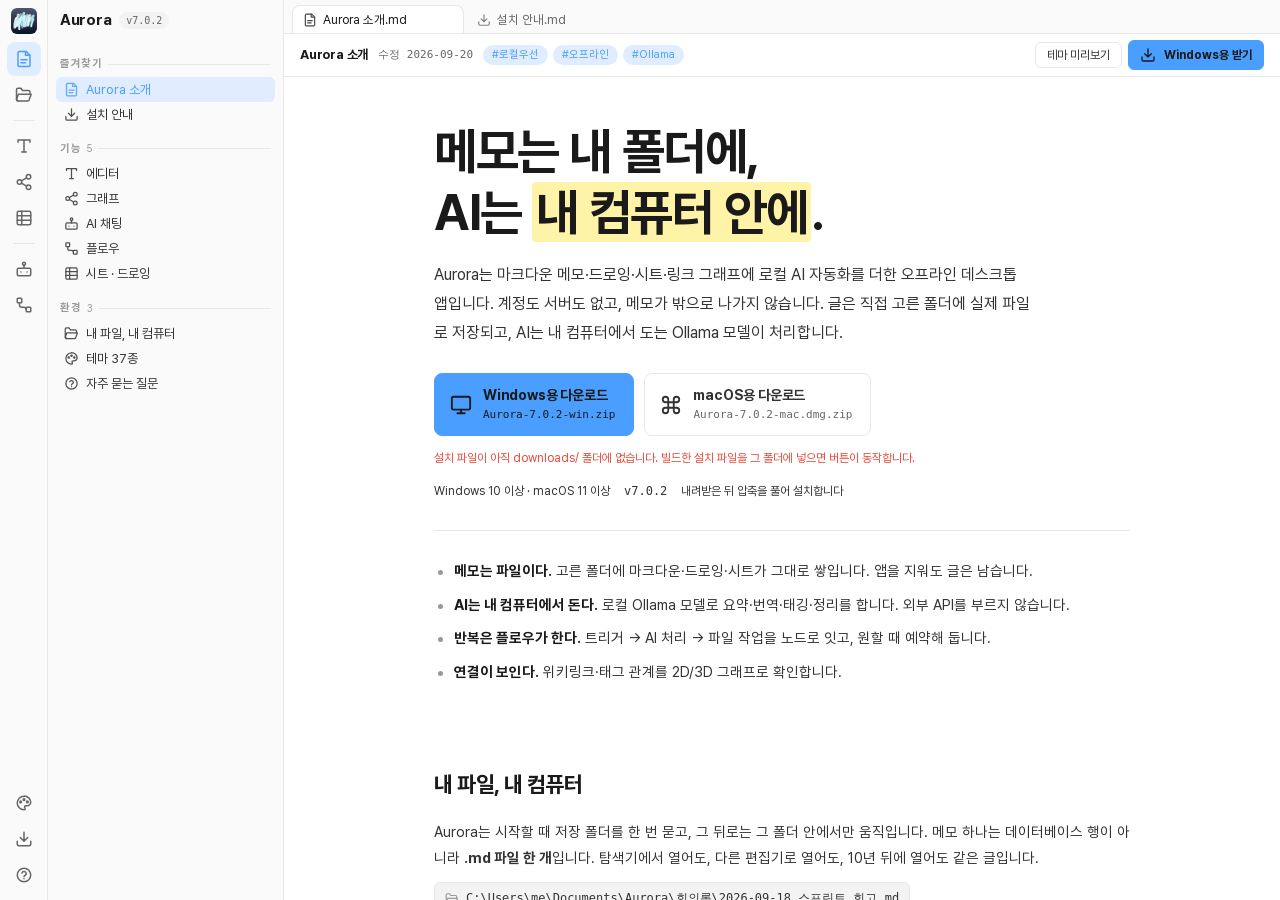
==== index.html @ a2228e7e "Aurora 7.0.2 download page" ====
<!doctype html>
<!--
  방향 계약 (Aurora 배포 페이지)

  THESIS: 이 페이지는 랜딩 페이지가 아니라 Aurora 창 한 개다. 방문자는 제품 설명을
    카드 세 장으로 읽는 대신, 제품의 실제 크롬(레일·사이드바·탭·메타바) 안에서
    한 편의 메모로 읽는다. 중앙 정렬 히어로 + 3열 기능 카드 + 그라데이션을 거부한다.
  OWN-WORLD: 앱의 18개 역할 토큰(themes.js 가 주입)만으로 칠한 평면. 1px 헤어라인,
    4·6·8·12px 라운드, accent-bg + accent 한 쌍이 유일한 활성 표시, 떠 있는 것에만 그림자.
    Pretendard/시스템 산세, 경로·수치는 Consolas. 코드블록만 모든 테마에서 어둡다.
  STORY: 처음 보는 사람이 "메모는 내 폴더의 파일이고 AI는 내 컴퓨터에서 돈다"를
    이해하고, 자기 OS용 설치 파일을 받는다.
  FIRST VIEWPORT: 화면 전체가 Aurora 창. 왼쪽 48px 레일, 236px 사이드바(페이지 목차가
    워크스페이스 트리로), 상단 탭 "Aurora 소개.md", 메타바 오른쪽 끝에 기본 동작 하나 —
    내 OS 다운로드 버튼. 본문 첫 화면은 노트의 h1 + 리드 + Windows/macOS 버튼.
  FORM: 자체 구조 후보 7개 중 3번("사이트가 곧 Aurora 창"), 연출은 앱 고유의 표면 전환
    (레일 활성 전환 + 90/140/200/260ms 사다리). seed key fdd95fc7.

  앱 타입 램프(최대 24px)를 벗어나는 크기는 히어로 h1·섹션 h2 뿐이다. 설득 표면이라
  의도적으로 확장했고, 앱 UI 에는 적용하지 않는다.
-->
<html lang="ko" data-theme="light">
<head>
<meta charset="utf-8">
<meta name="viewport" content="width=device-width, initial-scale=1">
<title>Aurora — 로컬 마크다운 메모와 내 컴퓨터 안의 AI</title>
<meta name="description" content="Aurora는 메모를 내 폴더에 실제 파일로 저장하고 AI는 내 컴퓨터의 Ollama로 실행하는 오프라인 데스크톱 메모 앱입니다. Windows·macOS 설치 파일을 내려받으세요.">
<meta property="og:title" content="Aurora — 로컬 마크다운 메모와 내 컴퓨터 안의 AI">
<meta property="og:description" content="계정도 서버도 클라우드 전송도 없는 오프라인 메모 앱. Windows·macOS 다운로드.">
<meta property="og:type" content="website">
<meta property="og:image" content="assets/og.png">
<meta name="twitter:card" content="summary_large_image">
<meta name="theme-color" content="#fafafa">
<link rel="icon" href="assets/favicon-32.png" sizes="32x32">
<link rel="stylesheet" href="styles.css">
</head>
<body>

<a class="skip-link" href="#intro">본문으로 건너뛰기</a>

<!-- 아이콘 스프라이트 (lucide 계열, 앱과 같은 어휘) -->
<svg width="0" height="0" style="position:absolute" aria-hidden="true" focusable="false">
  <defs>
    <g id="i-file" fill="none" stroke="currentColor" stroke-width="2" stroke-linecap="round" stroke-linejoin="round">
      <path d="M15 2H6a2 2 0 0 0-2 2v16a2 2 0 0 0 2 2h12a2 2 0 0 0 2-2V7z"/><path d="M14 2v5h5"/>
      <path d="M8 13h8M8 17h6"/>
    </g>
    <g id="i-folder" fill="none" stroke="currentColor" stroke-width="2" stroke-linecap="round" stroke-linejoin="round">
      <path d="M4 20a2 2 0 0 1-2-2V5a2 2 0 0 1 2-2h4l2 3h8a2 2 0 0 1 2 2v2"/><path d="M2 18l2.5-7h17L19 18a2 2 0 0 1-2 2H4z"/>
    </g>
    <g id="i-type" fill="none" stroke="currentColor" stroke-width="2" stroke-linecap="round" stroke-linejoin="round">
      <path d="M4 7V4h16v3M9 20h6M12 4v16"/>
    </g>
    <g id="i-graph" fill="none" stroke="currentColor" stroke-width="2" stroke-linecap="round" stroke-linejoin="round">
      <circle cx="18" cy="5" r="3"/><circle cx="6" cy="12" r="3"/><circle cx="18" cy="19" r="3"/>
      <path d="M8.6 13.5l6.8 4M15.4 6.5l-6.8 4"/>
    </g>
    <g id="i-bot" fill="none" stroke="currentColor" stroke-width="2" stroke-linecap="round" stroke-linejoin="round">
      <rect x="3" y="11" width="18" height="10" rx="2"/><circle cx="12" cy="5" r="2"/><path d="M12 7v4"/>
      <path d="M8 16h.01M16 16h.01"/>
    </g>
    <g id="i-flow" fill="none" stroke="currentColor" stroke-width="2" stroke-linecap="round" stroke-linejoin="round">
      <rect x="3" y="3" width="6" height="6" rx="1"/><rect x="15" y="15" width="6" height="6" rx="1"/>
      <path d="M6 9v3a3 3 0 0 0 3 3h3a3 3 0 0 1 3 3"/>
    </g>
    <g id="i-sheet" fill="none" stroke="currentColor" stroke-width="2" stroke-linecap="round" stroke-linejoin="round">
      <rect x="3" y="3" width="18" height="18" rx="2"/><path d="M3 9h18M3 15h18M9 3v18"/>
    </g>
    <g id="i-palette" fill="none" stroke="currentColor" stroke-width="2" stroke-linecap="round" stroke-linejoin="round">
      <path d="M12 3a9 9 0 1 0 0 18c.9 0 1.5-.7 1.5-1.5 0-.4-.2-.8-.4-1.1-.3-.3-.4-.7-.4-1.1 0-.8.7-1.5 1.5-1.5H16a5 5 0 0 0 5-5c0-4.4-4-8-9-8z"/>
      <circle cx="7.5" cy="10.5" r="1.1"/><circle cx="12" cy="7.5" r="1.1"/><circle cx="16.5" cy="10.5" r="1.1"/>
    </g>
    <g id="i-download" fill="none" stroke="currentColor" stroke-width="2" stroke-linecap="round" stroke-linejoin="round">
      <path d="M21 15v4a2 2 0 0 1-2 2H5a2 2 0 0 1-2-2v-4"/><path d="M7 10l5 5 5-5M12 15V3"/>
    </g>
    <g id="i-help" fill="none" stroke="currentColor" stroke-width="2" stroke-linecap="round" stroke-linejoin="round">
      <circle cx="12" cy="12" r="9"/><path d="M9.2 9.2a3 3 0 0 1 5.8 1c0 2-3 2.5-3 4"/><path d="M12 17h.01"/>
    </g>
    <g id="i-panel" fill="none" stroke="currentColor" stroke-width="2" stroke-linecap="round" stroke-linejoin="round">
      <rect x="3" y="3" width="18" height="18" rx="2"/><path d="M9 3v18M16 9l-3 3 3 3"/>
    </g>
    <g id="i-monitor" fill="none" stroke="currentColor" stroke-width="2" stroke-linecap="round" stroke-linejoin="round">
      <rect x="2" y="3" width="20" height="14" rx="2"/><path d="M8 21h8M12 17v4"/>
    </g>
    <g id="i-command" fill="none" stroke="currentColor" stroke-width="2" stroke-linecap="round" stroke-linejoin="round">
      <path d="M15 6a3 3 0 1 1 3 3h-3zM9 6a3 3 0 1 0-3 3h3zM15 18a3 3 0 1 0 3-3h-3zM9 18a3 3 0 1 1-3-3h3z"/>
      <rect x="9" y="9" width="6" height="6"/>
    </g>
    <g id="i-user" fill="none" stroke="currentColor" stroke-width="2" stroke-linecap="round" stroke-linejoin="round">
      <circle cx="12" cy="8" r="4"/><path d="M4 21a8 8 0 0 1 16 0"/>
    </g>
    <g id="i-key" fill="none" stroke="currentColor" stroke-width="2" stroke-linecap="round" stroke-linejoin="round">
      <circle cx="7.5" cy="15.5" r="3.5"/><path d="M10 13l8-8 3 3-2 2-2-2-2 2 2 2-3 3-2-2"/>
    </g>
    <g id="i-send" fill="none" stroke="currentColor" stroke-width="2" stroke-linecap="round" stroke-linejoin="round">
      <path d="M21 3L3 10l7 3 3 7z"/>
    </g>
    <g id="i-bold" fill="none" stroke="currentColor" stroke-width="2" stroke-linecap="round" stroke-linejoin="round">
      <path d="M7 4h6a4 4 0 0 1 0 8H7zM7 12h7a4 4 0 0 1 0 8H7z"/>
    </g>
    <g id="i-italic" fill="none" stroke="currentColor" stroke-width="2" stroke-linecap="round" stroke-linejoin="round">
      <path d="M15 4h-6M14 20H8M14 4L10 20"/>
    </g>
    <g id="i-marker" fill="none" stroke="currentColor" stroke-width="2" stroke-linecap="round" stroke-linejoin="round">
      <path d="M9 14l-3 3 2 3h5l7-7-5-5-7 7z"/><path d="M4 21h6"/>
    </g>
    <g id="i-list" fill="none" stroke="currentColor" stroke-width="2" stroke-linecap="round" stroke-linejoin="round">
      <path d="M9 6h12M9 12h12M9 18h12M4 6h.01M4 12h.01M4 18h.01"/>
    </g>
    <g id="i-check" fill="none" stroke="currentColor" stroke-width="2" stroke-linecap="round" stroke-linejoin="round">
      <rect x="3" y="3" width="18" height="18" rx="2"/><path d="M8 12l3 3 5-6"/>
    </g>
    <g id="i-code" fill="none" stroke="currentColor" stroke-width="2" stroke-linecap="round" stroke-linejoin="round">
      <path d="M9 18l-6-6 6-6M15 6l6 6-6 6"/>
    </g>
    <g id="i-table" fill="none" stroke="currentColor" stroke-width="2" stroke-linecap="round" stroke-linejoin="round">
      <rect x="3" y="3" width="18" height="18" rx="2"/><path d="M3 9h18M9 9v12"/>
    </g>
    <g id="i-link" fill="none" stroke="currentColor" stroke-width="2" stroke-linecap="round" stroke-linejoin="round">
      <path d="M10 13a5 5 0 0 0 7 0l3-3a5 5 0 0 0-7-7l-1 1"/><path d="M14 11a5 5 0 0 0-7 0l-3 3a5 5 0 0 0 7 7l1-1"/>
    </g>
    <g id="i-image" fill="none" stroke="currentColor" stroke-width="2" stroke-linecap="round" stroke-linejoin="round">
      <rect x="3" y="3" width="18" height="18" rx="2"/><circle cx="8.5" cy="8.5" r="1.5"/><path d="M21 15l-5-5L5 21"/>
    </g>
  </defs>
</svg>

<div class="win">

  <!-- ─── 아이콘 레일 ─── -->
  <nav class="rail boot boot-1" aria-label="화면 이동">
    <img class="rail-mark" src="assets/icon-64.png" alt="" width="26" height="26">
    <button class="rail-btn" data-goto="intro" aria-current="true">
      <svg aria-hidden="true" viewBox="0 0 24 24"><use href="#i-file"/></svg><span class="tip" aria-hidden="true">Aurora 소개</span>
      <span class="sr-only">Aurora 소개</span>
    </button>
    <button class="rail-btn" data-goto="local">
      <svg aria-hidden="true" viewBox="0 0 24 24"><use href="#i-folder"/></svg><span class="tip" aria-hidden="true">내 파일, 내 컴퓨터</span>
      <span class="sr-only">내 파일, 내 컴퓨터</span>
    </button>
    <span class="rail-sep"></span>
    <button class="rail-btn" data-goto="editor">
      <svg aria-hidden="true" viewBox="0 0 24 24"><use href="#i-type"/></svg><span class="tip" aria-hidden="true">에디터</span>
      <span class="sr-only">에디터</span>
    </button>
    <button class="rail-btn" data-goto="graph">
      <svg aria-hidden="true" viewBox="0 0 24 24"><use href="#i-graph"/></svg><span class="tip" aria-hidden="true">그래프</span>
      <span class="sr-only">그래프</span>
    </button>
    <button class="rail-btn" data-goto="sheet">
      <svg aria-hidden="true" viewBox="0 0 24 24"><use href="#i-sheet"/></svg><span class="tip" aria-hidden="true">시트 · 드로잉</span>
      <span class="sr-only">시트 · 드로잉</span>
    </button>
    <span class="rail-sep"></span>
    <button class="rail-btn" data-goto="chat">
      <svg aria-hidden="true" viewBox="0 0 24 24"><use href="#i-bot"/></svg><span class="tip" aria-hidden="true">AI 채팅</span>
      <span class="sr-only">AI 채팅</span>
    </button>
    <button class="rail-btn" data-goto="flow">
      <svg aria-hidden="true" viewBox="0 0 24 24"><use href="#i-flow"/></svg><span class="tip" aria-hidden="true">플로우</span>
      <span class="sr-only">플로우</span>
    </button>
    <span class="rail-spacer"></span>
    <button class="rail-btn" data-goto="themes">
      <svg aria-hidden="true" viewBox="0 0 24 24"><use href="#i-palette"/></svg><span class="tip" aria-hidden="true">테마</span>
      <span class="sr-only">테마</span>
    </button>
    <button class="rail-btn" data-goto="install">
      <svg aria-hidden="true" viewBox="0 0 24 24"><use href="#i-download"/></svg><span class="tip" aria-hidden="true">설치 안내</span>
      <span class="sr-only">설치 안내</span>
    </button>
    <button class="rail-btn" data-goto="faq">
      <svg aria-hidden="true" viewBox="0 0 24 24"><use href="#i-help"/></svg><span class="tip" aria-hidden="true">자주 묻는 질문</span>
      <span class="sr-only">자주 묻는 질문</span>
    </button>
  </nav>

  <!-- ─── 사이드바 ─── -->
  <nav class="side boot boot-2" id="side" aria-label="문서 목록">
    <div class="side-head">
      <span class="side-title">Aurora</span>
      <span class="side-ver">v7.0.2</span>
      <button class="side-collapse side-toggle" id="sideClose" aria-label="사이드바 닫기">
        <svg aria-hidden="true" viewBox="0 0 24 24"><use href="#i-panel"/></svg>
      </button>
    </div>
    <div class="side-body">
      <p class="side-label">즐겨찾기</p>
      <button class="side-item" data-goto="intro"><svg aria-hidden="true" viewBox="0 0 24 24"><use href="#i-file"/></svg><span>Aurora 소개</span></button>
      <button class="side-item" data-goto="install"><svg aria-hidden="true" viewBox="0 0 24 24"><use href="#i-download"/></svg><span>설치 안내</span></button>

      <p class="side-label">기능 <span class="side-count">5</span></p>
      <button class="side-item" data-goto="editor"><svg aria-hidden="true" viewBox="0 0 24 24"><use href="#i-type"/></svg><span>에디터</span></button>
      <button class="side-item" data-goto="graph"><svg aria-hidden="true" viewBox="0 0 24 24"><use href="#i-graph"/></svg><span>그래프</span></button>
      <button class="side-item" data-goto="chat"><svg aria-hidden="true" viewBox="0 0 24 24"><use href="#i-bot"/></svg><span>AI 채팅</span></button>
      <button class="side-item" data-goto="flow"><svg aria-hidden="true" viewBox="0 0 24 24"><use href="#i-flow"/></svg><span>플로우</span></button>
      <button class="side-item" data-goto="sheet"><svg aria-hidden="true" viewBox="0 0 24 24"><use href="#i-sheet"/></svg><span>시트 · 드로잉</span></button>

      <p class="side-label">환경 <span class="side-count">3</span></p>
      <button class="side-item" data-goto="local"><svg aria-hidden="true" viewBox="0 0 24 24"><use href="#i-folder"/></svg><span>내 파일, 내 컴퓨터</span></button>
      <button class="side-item" data-goto="themes"><svg aria-hidden="true" viewBox="0 0 24 24"><use href="#i-palette"/></svg><span>테마 37종</span></button>
      <button class="side-item" data-goto="faq"><svg aria-hidden="true" viewBox="0 0 24 24"><use href="#i-help"/></svg><span>자주 묻는 질문</span></button>
    </div>
  </nav>
  <button class="scrim" id="scrim" hidden aria-label="사이드바 닫기"></button>

  <!-- ─── 본문 열 ─── -->
  <div class="main">

    <div class="tabbar boot boot-3" aria-label="열린 문서">
      <button class="tab" aria-current="true" data-tab="intro">
        <svg aria-hidden="true" viewBox="0 0 24 24"><use href="#i-file"/></svg><span>Aurora 소개.md</span>
      </button>
      <button class="tab" aria-current="false" data-tab="install">
        <svg aria-hidden="true" viewBox="0 0 24 24"><use href="#i-download"/></svg><span>설치 안내.md</span>
      </button>
    </div>

    <div class="metabar boot boot-3">
      <button class="icon-btn side-toggle" id="sideOpen" aria-label="사이드바 열기">
        <svg aria-hidden="true" viewBox="0 0 24 24"><use href="#i-panel"/></svg>
      </button>
      <span class="metabar-title" id="docTitle">Aurora 소개</span>
      <span class="metabar-meta">수정 2026-09-20</span>
      <span class="metabar-tags">
        <span class="chip">#로컬우선</span>
        <span class="chip">#오프라인</span>
        <span class="chip">#Ollama</span>
      </span>
      <span class="metabar-actions">
        <button class="btn btn-sm" id="themeBtn" aria-expanded="false" aria-controls="themePop">테마 미리보기</button>
        <a class="btn btn-primary btn-sm" id="topDownload" href="#intro">
          <svg aria-hidden="true" viewBox="0 0 24 24"><use href="#i-download"/></svg><span id="topDownloadLabel">다운로드</span>
        </a>
      </span>
    </div>

    <div class="pop" id="themePop" hidden>
      <p class="pop-label">테마 <span id="themeCount"></span>종</p>
      <div id="themeList"></div>
    </div>

    <main class="pane" id="pane">
      <article class="note boot boot-4">

        <!-- ══ 소개 ══ -->
        <section class="sec hero" id="intro">
          <h1>메모는 내 폴더에,<br>AI는 <span class="mark">내 컴퓨터 안에</span>.</h1>
          <p class="lead">
            Aurora는 마크다운 메모·드로잉·시트·링크 그래프에 로컬 AI 자동화를 더한 오프라인 데스크톱 앱입니다.
            계정도 서버도 없고, 메모가 밖으로 나가지 않습니다. 글은 직접 고른 폴더에 실제 파일로 저장되고,
            AI는 내 컴퓨터에서 도는 Ollama 모델이 처리합니다.
          </p>

          <div class="dl" id="dlButtons">
            <a class="dl-btn" id="dlWin" href="downloads/Aurora-7.0.2-win.zip" download>
              <svg aria-hidden="true" viewBox="0 0 24 24"><use href="#i-monitor"/></svg>
              <span><b>Windows용 다운로드</b><small>Aurora-7.0.2-win.zip</small></span>
            </a>
            <a class="dl-btn" id="dlMac" href="downloads/Aurora-7.0.2-mac.dmg.zip" download>
              <svg aria-hidden="true" viewBox="0 0 24 24"><use href="#i-command"/></svg>
              <span><b>macOS용 다운로드</b><small>Aurora-7.0.2-mac.dmg.zip</small></span>
            </a>
          </div>
          <p class="dl-note">
            <span>Windows 10 이상 · macOS 11 이상</span>
            <span class="mono">v7.0.2</span>
            <span>내려받은 뒤 압축을 풀어 설치합니다</span>
          </p>

          <hr class="hr">

          <ul class="list">
            <li><b>메모는 파일이다.</b> 고른 폴더에 마크다운·드로잉·시트가 그대로 쌓입니다. 앱을 지워도 글은 남습니다.</li>
            <li><b>AI는 내 컴퓨터에서 돈다.</b> 로컬 Ollama 모델로 요약·번역·태깅·정리를 합니다. 외부 API를 부르지 않습니다.</li>
            <li><b>반복은 플로우가 한다.</b> 트리거 → AI 처리 → 파일 작업을 노드로 잇고, 원할 때 예약해 둡니다.</li>
            <li><b>연결이 보인다.</b> 위키링크·태그 관계를 2D/3D 그래프로 확인합니다.</li>
          </ul>
        </section>

        <!-- ══ 내 파일 ══ -->
        <section class="sec" id="local">
          <div class="sec-head">
            <h2>내 파일, 내 컴퓨터</h2>
          </div>
          <p>
            Aurora는 시작할 때 저장 폴더를 한 번 묻고, 그 뒤로는 그 폴더 안에서만 움직입니다.
            메모 하나는 데이터베이스 행이 아니라 <b>.md 파일 한 개</b>입니다. 탐색기에서 열어도,
            다른 편집기로 열어도, 10년 뒤에 열어도 같은 글입니다.
          </p>
          <p class="path">
            <svg aria-hidden="true" viewBox="0 0 24 24"><use href="#i-folder"/></svg>
            C:\Users\me\Documents\Aurora\회의록\2026-09-18 스프린트 회고.md
          </p>

          <div class="demo">
            <div class="demo-bar">
              <span class="dot"></span>
              <span>2026-09-18 스프린트 회고.md</span>
              <span class="grow"></span>
              <span class="raw-toggle" role="group" aria-label="보기 전환">
                <button type="button" id="viewRendered" aria-pressed="true">메모 화면</button>
                <button type="button" id="viewRaw" aria-pressed="false">실제 파일</button>
              </span>
            </div>
            <div class="demo-body" id="renderedView">
              <div class="doc">
                <h4>2026-09-18 스프린트 회고</h4>
                <p>이번 스프린트에서 <b>동기화 큐</b>를 걷어내고 저장 경로를 단일화했다.
                  <span class="hl">다음 주는 그래프 성능</span>을 본다.</p>
                <div class="todo done"><i></i><span>저장 경로 마이그레이션 검증</span></div>
                <div class="todo"><i></i><span>3D 그래프 노드 500개 프로파일링</span></div>
                <p>관련 메모 <span class="wiki">[[그래프 성능 측정]]</span></p>
              </div>
            </div>
            <pre class="raw" id="rawView" hidden><span class="t">## 2026-09-18 스프린트 회고</span>

이번 스프린트에서 **동기화 큐**를 걷어내고 저장 경로를 단일화했다.
==다음 주는 그래프 성능==을 본다.

<span class="t">- [x]</span> 저장 경로 마이그레이션 검증
<span class="t">- [ ]</span> 3D 그래프 노드 500개 프로파일링

관련 메모 <span class="t">[[그래프 성능 측정]]</span></pre>
          </div>
          <p class="demo-cap">
            이 페이지의 모든 화면은 실제 Aurora UI를 HTML로 다시 그린 것이고, 메모 내용은 설명용 예시입니다.
            색은 앱이 쓰는 18개 테마 토큰을 그대로 가져왔습니다 — 오른쪽 위 팔레트 버튼으로 바꿔 보세요.
          </p>
        </section>

        <!-- ══ 에디터 ══ -->
        <section class="sec" id="editor">
          <div class="sec-head">
            <h2>쓰는 자리</h2>
          </div>
          <p>
            제목·굵게·형광펜·표·체크리스트·코드블록·이미지까지, 마크다운을 눈으로 보면서 씁니다.
            탭으로 여러 문서를 열고, 문서를 본문으로 끌어 놓으면 좌우 분할 화면이 됩니다.
            메모는 잠시 후 자동 저장되고, 창을 닫을 때 남은 변경도 저장합니다.
          </p>

          <div class="demo">
            <div class="toolbar">
              <span class="tb"><svg aria-hidden="true" viewBox="0 0 24 24"><use href="#i-type"/></svg></span>
              <span class="tb on"><svg aria-hidden="true" viewBox="0 0 24 24"><use href="#i-bold"/></svg></span>
              <span class="tb"><svg aria-hidden="true" viewBox="0 0 24 24"><use href="#i-italic"/></svg></span>
              <span class="tb"><svg aria-hidden="true" viewBox="0 0 24 24"><use href="#i-marker"/></svg></span>
              <span class="div"></span>
              <span class="tb"><svg aria-hidden="true" viewBox="0 0 24 24"><use href="#i-list"/></svg></span>
              <span class="tb"><svg aria-hidden="true" viewBox="0 0 24 24"><use href="#i-check"/></svg></span>
              <span class="tb"><svg aria-hidden="true" viewBox="0 0 24 24"><use href="#i-table"/></svg></span>
              <span class="tb"><svg aria-hidden="true" viewBox="0 0 24 24"><use href="#i-image"/></svg></span>
              <span class="div"></span>
              <span class="tb"><svg aria-hidden="true" viewBox="0 0 24 24"><use href="#i-code"/></svg></span>
              <span class="tb"><svg aria-hidden="true" viewBox="0 0 24 24"><use href="#i-link"/></svg></span>
            </div>
            <div class="demo-body">
              <div class="doc">
                <h4>그래프 성능 측정</h4>
                <p>노드 수를 늘려 가며 렌더링 프레임을 쟀다. <span class="hl">500개부터 3D가 떨어진다</span> —
                  라벨을 접는 임계값을 <span class="wiki">[[2026-09-18 스프린트 회고]]</span>에 적어 둔 대로 조정한다.</p>
                <table>
                  <thead><tr><th>노드 수</th><th>2D</th><th>3D</th></tr></thead>
                  <tbody>
                    <tr><td>120</td><td>60fps</td><td>60fps</td></tr>
                    <tr><td>500</td><td>58fps</td><td>41fps</td></tr>
                  </tbody>
                </table>
                <p class="muted" style="margin:0 0 10px">측정값은 설명용 예시입니다.</p>
                <div class="code">
                  <div class="code-head"><span>javascript</span></div>
<pre><span class="c">// 노드가 500개를 넘으면 라벨을 접는다</span>
<span class="k">const</span> labels = nodes.<span class="f">filter</span>(<span class="a">n</span> =&gt; n.degree &gt; <span class="n">2</span>);</pre>
                </div>
              </div>
            </div>
          </div>
          <p class="muted">코드블록은 어느 테마에서나 어두운 면을 유지합니다 — 구문 색이 흔들리지 않아야 코드를 읽을 수 있기 때문입니다.</p>
        </section>

        <!-- ══ 그래프 ══ -->
        <section class="sec" id="graph">
          <div class="sec-head">
            <h2>흩어진 메모 사이의 선</h2>
          </div>
          <p>
            <span class="mono">[[위키링크]]</span>, 직접 연결, 태그가 만든 관계를 2D 또는 3D 그래프로 봅니다.
            노드를 누르면 그 문서가 열리고, 무엇이 무엇과 붙어 있는지 한눈에 드러납니다.
          </p>

          <div class="demo">
            <div class="demo-bar">
              <span class="dot"></span><span>문서 그래프</span>
              <span class="grow"></span>
              <span class="seg" role="group" aria-label="표시 방식">
                <button type="button" data-graph-mode="2d" aria-pressed="true">2D</button>
                <button type="button" data-graph-mode="3d" aria-pressed="false">3D</button>
              </span>
            </div>
            <div class="demo-body graph reveal" id="graphDemo">
              <svg viewBox="0 0 700 300" role="img" aria-label="메모 여덟 개가 링크로 이어진 그래프. 가운데 제품 아이디어 메모가 가장 많은 연결을 가집니다.">
                <g id="graphEdges" stroke-linecap="round"></g>
                <g id="graphNodes"></g>
              </svg>
            </div>
          </div>
          <p class="muted scroll-hint">가로로 밀어서 전체를 볼 수 있습니다.</p>
          <p class="muted">노드를 눌러 연결만 남겨 보세요. 앱에서는 같은 동작이 해당 문서를 엽니다.</p>
        </section>

        <!-- ══ AI 채팅 ══ -->
        <section class="sec" id="chat">
          <div class="sec-head">
            <h2>내 메모를 아는 AI, 내 컴퓨터 안에서</h2>
          </div>
          <p>
            채팅은 Ollama에 설치된 로컬 모델로 돌아갑니다. <b>지식베이스</b>는 AI가 읽을 범위,
            <b>프로젝트</b>는 AI가 파일을 쓸 수 있는 범위로 따로 정합니다. 비밀번호로 잠근 메모는
            읽기 범위에서 빠지고, 파일을 만들거나 덮어쓰는 작업은 승인을 거칩니다 —
            프로젝트 폴더 안이라면 “이 폴더 항상 허용”을 골라 둘 수 있고, 폴더 밖 경로는 항상 허용할 수 없습니다.
          </p>

          <div class="demo">
            <div class="demo-bar">
              <span class="dot"></span><span>AI 채팅</span>
              <span class="grow"></span>
              <span class="chip chip-meta">llama3.1:8b</span>
            </div>
            <div class="chat reveal" id="chatDemo">
              <div class="chat-scope">
                <span class="chip">지식베이스 · 회의록/</span>
                <span class="chip chip-meta">프로젝트 · 요약/</span>
                <span class="chip chip-meta">잠긴 메모 제외</span>
              </div>
              <div class="msg me">
                <span class="who"><svg aria-hidden="true" viewBox="0 0 24 24"><use href="#i-user"/></svg></span>
                <span class="body">이번 달 회의록에서 아직 안 끝난 액션 아이템만 뽑아서 요약 메모로 만들어 줘.</span>
              </div>
              <div class="msg stream">
                <span class="who"><svg aria-hidden="true" viewBox="0 0 24 24"><use href="#i-bot"/></svg></span>
                <span class="body">
                  회의록 폴더에서 9월 문서 <b>6개</b>를 읽었습니다. 미완료 항목은 4개이고, 담당이 비어 있는 항목이 1개 있습니다.
                  요약 메모를 만들까요?
                  <span class="approve">
                    <span class="head"><svg aria-hidden="true" viewBox="0 0 24 24"><use href="#i-key"/></svg>파일 작업 승인</span>
                    <span class="op">생성 · 요약/2026-09 미완료 액션.md</span>
                    <span class="row">
                      <span class="btn btn-sm btn-primary">이번만 허용</span>
                      <span class="btn btn-sm">이 폴더 항상 허용</span>
                      <span class="btn btn-sm">허용 안 함</span>
                    </span>
                  </span>
                </span>
              </div>
              <div class="chat-input">메시지를 입력하세요 <svg aria-hidden="true" viewBox="0 0 24 24"><use href="#i-send"/></svg></div>
            </div>
          </div>
          <p class="muted">AI 답변은 틀릴 수 있습니다. 그래서 파일을 바꾸는 작업은 기본이 “승인 후 실행”입니다.</p>
        </section>

        <!-- ══ 플로우 ══ -->
        <section class="sec" id="flow">
          <div class="sec-head">
            <h2>한 번 그려 두면 계속 도는 흐름</h2>
          </div>
          <p>
            플로우는 왼쪽에서 오른쪽으로 이어진 노드 순서대로 대상을 가져오고, 처리하고, 저장합니다.
            시작은 수동 실행·예약·파일 추가 감지·파일 수정 감지 중에서 고르고, 중간에는 AI 요약·번역·태그·OCR·문서 변환을,
            끝에는 파일 생성·이동·알림을 놓습니다. 실행 전에 <b>예상 결과</b>로 대상 개수와 저장 위치를 먼저 확인합니다.
          </p>

          <div class="demo">
            <div class="demo-bar">
              <span class="dot"></span><span>회의록 자동 정리</span>
              <span class="grow"></span>
              <span class="chip chip-meta">예약 · 매일 08:00</span>
            </div>
            <div class="flow reveal" id="flowDemo">
              <svg viewBox="0 0 700 230" role="img" aria-label="예약 실행에서 시작해 폴더, AI 요약, 태그 지정을 거쳐 파일 생성으로 끝나는 다섯 단계 플로우">
                <g id="flowEdges"></g>
                <g id="flowNodes"></g>
              </svg>
            </div>
            <div class="demo-body" style="border-top:1px solid var(--border)">
              <p class="muted" style="margin:0">
                예상 결과 · 대상 <b>12개</b> · AI 작업 <b>12회</b> · 저장 위치 <span class="mono">요약/</span> · 저장 방식 <b>검토 후 저장</b>
              </p>
            </div>
          </div>
          <p class="muted scroll-hint">가로로 밀어서 전체를 볼 수 있습니다.</p>
          <p class="muted">원본을 바꾸거나 지우는 노드 앞에는 필터와 검수를 두는 것을 권합니다. 예약 실행은 앱이 켜져 있거나 트레이에 상주할 때 돕니다.</p>
        </section>

        <!-- ══ 시트 · 드로잉 ══ -->
        <section class="sec" id="sheet">
          <div class="sec-head">
            <h2>글로 안 되는 것들</h2>
          </div>
          <p>
            표가 필요하면 시트를, 그림이 필요하면 드로잉을 같은 워크스페이스 안에 만듭니다.
            둘 다 메모에서 <span class="mono">[[이름]]</span>으로 링크되고, 그래프에도 함께 나타납니다.
          </p>

          <div class="cols">
            <div class="demo" style="margin:22px 0 0">
              <div class="demo-bar"><span class="dot"></span><span>예산.sheet</span></div>
              <div class="sheet-formula"><span class="fx">fx</span><span>=SUM(B2:B4)</span></div>
              <div class="demo-body" style="padding:0">
                <table class="sheet">
                  <thead><tr><th></th><th>A</th><th>B</th></tr></thead>
                  <tbody>
                    <tr><th>1</th><td>항목</td><td>금액</td></tr>
                    <tr><th>2</th><td>서버</td><td>0</td></tr>
                    <tr><th>3</th><td>도구</td><td>48,000</td></tr>
                    <tr><th>4</th><td>도서</td><td>32,000</td></tr>
                    <tr><th>5</th><td>합계</td><td class="sel">80,000</td></tr>
                  </tbody>
                </table>
              </div>
            </div>

            <div class="demo" style="margin:22px 0 0">
              <div class="demo-bar"><span class="dot"></span><span>구조도.draw</span></div>
              <div class="demo-body" style="padding:8px">
                <svg viewBox="0 0 260 168" role="img" aria-label="메모 폴더에서 플로우를 거쳐 요약 폴더로 이어지는 손그림 도식">
                  <g fill="none" stroke="var(--text-tertiary)" stroke-width="1.8" stroke-linecap="round" stroke-linejoin="round">
                    <path d="M18 22 L104 20 L106 58 L20 60 Z"/>
                    <path d="M150 22 L240 24 L238 60 L148 58 Z"/>
                    <path d="M62 104 L160 102 L162 146 L64 148 Z"/>
                    <path d="M106 40 C122 40 130 40 146 40"/>
                    <path d="M140 36 L148 40 L140 45"/>
                    <path d="M62 60 C62 82 78 96 100 102"/>
                    <path d="M94 96 L101 103 L92 105"/>
                    <path d="M194 60 C194 84 176 96 156 102"/>
                  </g>
                  <g font-size="11" fill="var(--text-secondary)" font-family="var(--app-font)">
                    <text x="34" y="45">회의록/</text>
                    <text x="168" y="46">노트/</text>
                    <text x="86" y="130">요약/</text>
                  </g>
                </svg>
              </div>
            </div>
          </div>
          <p class="muted">시트는 수식·병합·조건부 서식을 지원하고 Excel 가져오기/내보내기가 됩니다. 드로잉은 Excalidraw 캔버스입니다.</p>
        </section>

        <!-- ══ 테마 ══ -->
        <section class="sec" id="themes">
          <div class="sec-head">
            <h2>하루 종일 보는 화면이니까</h2>
          </div>
          <p>
            테마 <b id="themesInlineCount">37</b>종이 들어 있습니다. 각 테마는 색 조합 팔레트 다섯 색에서
            배경·글자·강조·형광펜까지 18개 값을 만들어 냅니다. 글꼴도 시스템 산세, Pretendard,
            손글씨 계열 중에서 앱 전체에 한 번에 적용합니다.
          </p>
          <p class="muted">
            아래 카드를 누르면 <b>이 페이지 전체</b>가 그 테마로 바뀝니다. 앱과 같은 코드로 색을 계산하므로,
            여기서 보이는 색이 앱에서 보게 될 색입니다.
          </p>
          <div class="themes" id="themeGrid"></div>
        </section>

        <!-- ══ 설치 안내 ══ -->
        <section class="sec" id="install">
          <div class="sec-head">
            <h2>설치하기</h2>
          </div>

          <h3><svg aria-hidden="true" viewBox="0 0 24 24" width="15" height="15" style="vertical-align:-2px;color:var(--text-tertiary)"><use href="#i-monitor"/></svg> Windows</h3>
          <ul class="list">
            <li><span class="mono">Aurora-7.0.2-win.zip</span>을 내려받아 압축을 풀고, 안에 있는 설치 파일(<span class="mono">.exe</span>)을 실행합니다.</li>
            <li>“Windows의 PC 보호” 경고가 뜨면 <b>추가 정보 → 실행</b>을 누르세요. 코드 서명 인증서를 붙이지 않은 빌드라 나타나는 경고입니다.</li>
            <li>설치 후 첫 실행에서 설정 → <b>기본 저장 경로</b>로 메모를 둘 폴더를 지정합니다.</li>
          </ul>

          <h3><svg aria-hidden="true" viewBox="0 0 24 24" width="15" height="15" style="vertical-align:-2px;color:var(--text-tertiary)"><use href="#i-command"/></svg> macOS</h3>
          <ul class="list">
            <li><span class="mono">Aurora-7.0.2-mac.dmg.zip</span>의 압축을 풀면 <span class="mono">.dmg</span> 파일이 나옵니다. 열어서 Aurora를 응용 프로그램 폴더로 끌어 놓습니다.</li>
            <li>서명·공증을 하지 않은 빌드라 그냥 열면 “확인되지 않은 개발자” 경고가 납니다. Finder에서 Aurora를 <b>우클릭 → 열기 → 열기</b>로 한 번만 실행해 주세요.</li>
            <li>첫 실행에서 저장 폴더를 지정합니다.</li>
          </ul>

          <h3>AI 기능을 쓰려면 (선택)</h3>
          <ul class="list">
            <li>AI 채팅과 플로우의 AI 노드는 <b>로컬 Ollama</b>가 필요합니다. Ollama를 설치한 뒤 앱의 <b>AI 모델 다운로드</b>에서 대화 모델을 받으세요.</li>
            <li>지식베이스(RAG)를 쓰려면 임베딩 모델 <span class="mono">nomic-embed-text</span>도 함께 받습니다.</li>
            <li>모델을 내려받을 때만 네트워크를 쓰고, 그 뒤 추론은 전부 내 컴퓨터에서 실행됩니다.</li>
            <li>AI를 쓰지 않아도 메모·드로잉·시트·그래프·검색은 모두 그대로 동작합니다.</li>
          </ul>

          <h3>시스템 요구사항</h3>
          <ul class="list">
            <li>Windows 10 이상 (64비트) · macOS 11 이상</li>
            <li>메모 저장용 디스크 공간은 메모 양만큼. AI 모델을 받는다면 모델 크기만큼 여유가 더 필요합니다.</li>
          </ul>
        </section>

        <!-- ══ FAQ ══ -->
        <section class="sec" id="faq">
          <div class="sec-head">
            <h2>자주 묻는 질문</h2>
          </div>
          <div class="faq">
            <details open>
              <summary>인터넷이 꼭 필요한가요?</summary>
              <div class="ans"><p>아니요. 메모·드로잉·시트·검색·그래프는 모두 오프라인에서 동작합니다. 네트워크가 필요한 순간은 Ollama 모델을 내려받을 때뿐입니다.</p></div>
            </details>
            <details>
              <summary>내가 쓴 글이 어디론가 전송되나요?</summary>
              <div class="ans"><p>전송되지 않습니다. 계정도, 서버도, 사용 기록 수집도 없습니다. AI 추론까지 내 컴퓨터의 Ollama에서 실행되므로 메모가 외부 API로 나가지 않습니다.</p></div>
            </details>
            <details>
              <summary>메모는 어떤 형식으로 저장되나요?</summary>
              <div class="ans"><p>고른 폴더 안의 실제 파일입니다. 메모는 마크다운, 드로잉은 Excalidraw 장면, 시트는 시트 파일로 저장됩니다. 다른 편집기로 열어도 되고, 폴더째 복사하면 그게 곧 백업입니다.</p></div>
            </details>
            <details>
              <summary>AI를 안 쓰면 반쪽짜리인가요?</summary>
              <div class="ans"><p>아닙니다. Ollama를 설치하지 않으면 AI 채팅과 플로우의 AI 노드만 쓸 수 없고, 나머지 기능은 전부 그대로입니다.</p></div>
            </details>
            <details>
              <summary>비밀번호 잠금은 파일을 암호화하나요?</summary>
              <div class="ans"><p>아니요. 앱 안에서 내용을 감추고 접근을 막는 기능이며, 디스크에 있는 파일 자체를 암호화하지는 않습니다. 잠긴 메모는 검색 결과와 AI 지식베이스에서 제외됩니다.</p></div>
            </details>
            <details>
              <summary>자동 업데이트가 되나요?</summary>
              <div class="ans"><p>아직 없습니다. 새 버전이 나오면 이 페이지에서 설치 파일을 받아 다시 설치하면 됩니다. 메모는 워크스페이스 폴더에 있으므로 재설치해도 그대로입니다.</p></div>
            </details>
            <details>
              <summary>백업과 복원은 어떻게 하나요?</summary>
              <div class="ans"><p>설정 → 백업에서 메모·메타정보·템플릿·모델 프로필·플로우를 JSON 한 파일로 내보내고, 같은 화면에서 가져옵니다. 가져온 예약 플로우는 안전을 위해 꺼진 상태로 들어옵니다.</p></div>
            </details>
          </div>
        </section>

        <!-- ══ 닫는 다운로드 ══ -->
        <section class="close-cta">
          <h2>받아서 폴더 하나 정하는 것부터.</h2>
          <p>첫 실행에서 저장 폴더만 정하면 바로 쓸 수 있습니다.</p>
          <div class="dl">
            <a class="dl-btn" href="downloads/Aurora-7.0.2-win.zip" download>
              <svg aria-hidden="true" viewBox="0 0 24 24"><use href="#i-monitor"/></svg>
              <span><b>Windows용 다운로드</b><small>Aurora-7.0.2-win.zip</small></span>
            </a>
            <a class="dl-btn" href="downloads/Aurora-7.0.2-mac.dmg.zip" download>
              <svg aria-hidden="true" viewBox="0 0 24 24"><use href="#i-command"/></svg>
              <span><b>macOS용 다운로드</b><small>Aurora-7.0.2-mac.dmg.zip</small></span>
            </a>
          </div>
          <div class="foot">
            <span class="mono">Aurora 7.0.2</span>
            <span class="mono">com.memoge.app</span>
            <span>현재 테마 · <b id="footTheme">라이트</b></span>
          </div>
        </section>

      </article>
    </main>
  </div>
</div>

<script src="themes.js"></script>
<script src="app.js"></script>
</body>
</html>
---- styles.css ----
/* Aurora 배포 페이지 — 스타일.
   앱과 같은 18개 역할 토큰(--bg-*, --text-*, --accent …) 위에서만 색을 고른다.
   themes.js 가 :root 에 주입하는 값이 유일한 출처이므로 여기서 hex 를 새로 박지 않는다.
   예외는 코드블록 구문 강조(앱과 동일한 의미 팔레트)와 그림자용 rgba 뿐이다. */

@font-face {
  font-family: 'Pretendard';
  src: url('fonts/Pretendard-Regular.woff2') format('woff2');
  font-weight: 400;
  font-display: swap;
}
@font-face {
  font-family: 'Pretendard';
  src: url('fonts/Pretendard-Bold.woff2') format('woff2');
  font-weight: 700;
  font-display: swap;
}

:root {
  /* 기본값은 라이트 테마. 페이지가 열리면 themes.js 가 실제 앱 값으로 덮어쓴다. */
  --bg-primary: #ffffff;
  --bg-secondary: #fafafa;
  --bg-tertiary: #f3f3f3;
  --bg-hover: #f0f0f0;
  --bg-active: #e8f0fe;
  --border: #e8e8e8;
  --text-primary: #1a1a1a;
  --text-secondary: #333333;
  --text-tertiary: #666666;
  --text-muted: #999999;
  --accent: #4a9eff;
  --accent-bg: #e0ecff;
  --danger: #e74c3c;
  --code-bg: #1e1e1e;
  --code-text: #d4d4d4;
  --highlight: #fff3a8;
  --selection: #c2dbff;
  --scrollbar: #dddddd;
  /* 액센트 위에 놓는 글자색. themes.js 가 테마마다 대비가 높은 쪽으로 다시 계산한다.
     앱은 이 자리에 흰색을 고정으로 쓰지만, 37개 테마 중 밝은 액센트에서 흰 글자가
     2.7:1 까지 떨어진다. 이 페이지에서 가장 중요한 버튼이라 계산해서 고른다. */
  --on-accent: #1a1a1a;

  --app-font: 'Pretendard', 'Segoe UI', -apple-system, BlinkMacSystemFont, sans-serif;
  --mono: 'Consolas', 'SFMono-Regular', ui-monospace, monospace;

  --rail-w: 48px;
  --side-w: 236px;

  --r-xs: 4px;
  --r-sm: 6px;
  --r-md: 8px;
  --r-lg: 12px;
  --r-pill: 999px;

  --d-instant: 90ms;
  --d-fast: 140ms;
  --d-base: 200ms;
  --d-slow: 260ms;
  --e-out: cubic-bezier(0.16, 1, 0.3, 1);
  --e-std: cubic-bezier(0.4, 0, 0.2, 1);

  --shadow-pop: 0 4px 16px rgba(0, 0, 0, 0.18);
  --shadow-modal: 0 16px 48px rgba(0, 0, 0, 0.2);

  color-scheme: light;
}
:root[data-dark='true'] { color-scheme: dark; }

* { box-sizing: border-box; }

html { -webkit-text-size-adjust: 100%; }

body {
  margin: 0;
  font-family: var(--app-font);
  font-size: 14.5px;
  line-height: 1.5;
  color: var(--text-primary);
  background: var(--bg-primary);
  overflow: hidden;
  transition: background var(--d-base) var(--e-std), color var(--d-base) var(--e-std);
}

::selection { background: var(--selection); color: var(--text-primary); }

button { font-family: inherit; }

a { color: var(--accent); }

:focus-visible {
  outline: 2px solid var(--accent);
  outline-offset: 2px;
  border-radius: var(--r-xs);
}

.sr-only {
  position: absolute;
  width: 1px; height: 1px;
  margin: -1px; padding: 0;
  overflow: hidden;
  clip: rect(0 0 0 0);
  white-space: nowrap;
  border: 0;
}

.skip-link {
  position: absolute;
  left: 8px;
  top: -60px;
  z-index: 3000;
  background: var(--accent);
  color: var(--on-accent);
  padding: 8px 14px;
  border-radius: var(--r-sm);
  font-size: 13px;
  text-decoration: none;
  transition: top var(--d-fast) var(--e-out);
}
.skip-link:focus { top: 8px; }

/* ───────────────────────── 창 골격 ───────────────────────── */

.win {
  display: flex;
  height: 100vh;
  height: 100dvh;
  overflow: hidden;
  background: var(--bg-primary);
}

/* 왼쪽 아이콘 레일 — 앱과 같은 48px, 34×34 고스트 버튼 */
.rail {
  flex: 0 0 var(--rail-w);
  width: var(--rail-w);
  display: flex;
  flex-direction: column;
  align-items: center;
  gap: 2px;
  padding: 8px 0;
  background: var(--bg-secondary);
  border-right: 1px solid var(--border);
  z-index: 10;
}

.rail-btn {
  position: relative;
  width: 34px; height: 34px;
  display: grid;
  place-items: center;
  border: none;
  background: transparent;
  color: var(--text-tertiary);
  border-radius: var(--r-md);
  cursor: pointer;
  transition: background var(--d-fast) var(--e-std), color var(--d-fast) var(--e-std);
}
.rail-btn:hover { background: var(--bg-hover); color: var(--text-secondary); }
.rail-btn[aria-current='true'] { background: var(--accent-bg); color: var(--accent); }
.rail-btn svg { width: 18px; height: 18px; }

.rail-sep {
  width: 22px; height: 1px;
  margin: 6px 0;
  background: var(--border);
}
.rail-spacer { flex: 1 1 auto; }

.rail-mark {
  width: 26px; height: 26px;
  margin-bottom: 6px;
  border-radius: var(--r-sm);
  object-fit: contain;
}

/* 레일 툴팁 — 앱과 같이 떠 있는 레이어에만 그림자 */
.tip {
  position: absolute;
  left: calc(100% + 8px);
  top: 50%;
  transform: translateY(-50%);
  padding: 4px 9px;
  background: var(--bg-primary);
  border: 1px solid var(--border);
  border-radius: var(--r-sm);
  box-shadow: var(--shadow-pop);
  font-size: 12px;
  color: var(--text-secondary);
  white-space: nowrap;
  opacity: 0;
  pointer-events: none;
  transition: opacity var(--d-fast) var(--e-out);
  z-index: 1100;
}
.rail-btn:hover .tip,
.rail-btn:focus-visible .tip { opacity: 1; }

/* 사이드바 */
.side {
  flex: 0 0 var(--side-w);
  width: var(--side-w);
  display: flex;
  flex-direction: column;
  background: var(--bg-secondary);
  border-right: 1px solid var(--border);
  overflow-y: auto;
  overscroll-behavior: contain;
}

.side-head {
  display: flex;
  align-items: center;
  gap: 8px;
  height: 40px;
  padding: 0 8px 0 12px;
  flex: 0 0 auto;
}
.side-title {
  font-size: 15px;
  font-weight: 700;
  letter-spacing: -0.3px;
  color: var(--text-primary);
}
.side-ver {
  font-size: 10px;
  font-family: var(--mono);
  color: var(--text-tertiary);
  background: var(--bg-tertiary);
  border-radius: var(--r-pill);
  padding: 1px 7px;
}
.side-collapse {
  margin-left: auto;
  width: 26px; height: 26px;
  display: grid; place-items: center;
  border: none; background: transparent;
  color: var(--text-tertiary);
  border-radius: var(--r-sm);
  cursor: pointer;
  transition: background var(--d-fast) var(--e-std), color var(--d-fast) var(--e-std);
}
.side-collapse:hover { background: var(--bg-hover); color: var(--text-secondary); }
.side-collapse svg { width: 16px; height: 16px; }

.side-body { padding: 2px 8px 16px; }

.side-label {
  display: flex;
  align-items: center;
  gap: 6px;
  margin: 14px 0 4px;
  padding: 0 4px;
  font-size: 11px;
  font-weight: 700;
  letter-spacing: 0.5px;
  text-transform: uppercase;
  color: var(--text-muted);
}
.side-label::after {
  content: '';
  flex: 1;
  height: 1px;
  background: var(--border);
}
.side-count {
  font-size: 10px;
  font-weight: 400;
  letter-spacing: 0;
  color: var(--text-muted);
}

.side-item {
  display: flex;
  align-items: center;
  gap: 7px;
  width: 100%;
  padding: 5px 8px;
  border: none;
  background: transparent;
  border-radius: var(--r-sm);
  font-size: 13px;
  color: var(--text-secondary);
  text-align: left;
  cursor: pointer;
  transition: background var(--d-fast) var(--e-std), color var(--d-fast) var(--e-std);
}
.side-item:hover { background: var(--bg-hover); }
.side-item[aria-current='true'] { background: var(--accent-bg); color: var(--accent); }
.side-item svg { width: 15px; height: 15px; flex: 0 0 auto; opacity: 0.85; }
.side-item span { overflow: hidden; text-overflow: ellipsis; white-space: nowrap; }

/* 본문 열 */
.main {
  position: relative;
  flex: 1 1 auto;
  min-width: 0;
  display: flex;
  flex-direction: column;
  background: var(--bg-primary);
}

/* 탭 바 */
.tabbar {
  display: flex;
  align-items: flex-end;
  gap: 2px;
  height: 34px;
  padding: 0 8px;
  background: var(--bg-secondary);
  border-bottom: 1px solid var(--border);
  flex: 0 0 auto;
}
.tab {
  display: flex;
  align-items: center;
  gap: 6px;
  width: 172px;
  max-width: 45vw;
  height: 28px;
  padding: 0 10px;
  border: 1px solid transparent;
  border-bottom: none;
  border-radius: var(--r-md) var(--r-md) 0 0;
  background: transparent;
  font-size: 12.5px;
  color: var(--text-tertiary);
  cursor: pointer;
  transition: background var(--d-fast) var(--e-std), color var(--d-fast) var(--e-std);
}
.tab:hover { background: var(--bg-hover); }
.tab[aria-current='true'] {
  background: var(--bg-primary);
  border-color: var(--border);
  color: var(--text-primary);
}
.tab svg { width: 14px; height: 14px; flex: 0 0 auto; opacity: 0.8; }
.tab span { overflow: hidden; text-overflow: ellipsis; white-space: nowrap; }

/* 메타 바 — 문서 제목·날짜·태그 + 오른쪽 문서 동작 */
.metabar {
  display: flex;
  align-items: center;
  gap: 10px;
  min-height: 42px;
  padding: 6px 16px;
  border-bottom: 1px solid var(--border);
  background: var(--bg-primary);
  flex: 0 0 auto;
}
.metabar-title {
  font-size: 13px;
  font-weight: 700;
  letter-spacing: -0.2px;
  color: var(--text-primary);
  white-space: nowrap;
  overflow: hidden;
  text-overflow: ellipsis;
  min-width: 0;
}
.metabar-meta {
  font-size: 11px;
  color: var(--text-tertiary);
  font-family: var(--mono);
  white-space: nowrap;
}
.metabar-tags { display: flex; gap: 5px; overflow: hidden; }
.metabar-actions { margin-left: auto; display: flex; align-items: center; gap: 6px; }

.chip {
  display: inline-flex;
  align-items: center;
  gap: 4px;
  padding: 2px 9px;
  border-radius: var(--r-pill);
  background: var(--accent-bg);
  color: var(--accent);
  font-size: 11px;
  white-space: nowrap;
}
.chip-meta {
  background: var(--bg-tertiary);
  color: var(--text-tertiary);
}

.icon-btn {
  width: 28px; height: 28px;
  display: grid; place-items: center;
  border: none;
  background: transparent;
  color: var(--text-tertiary);
  border-radius: var(--r-sm);
  cursor: pointer;
  transition: background var(--d-fast) var(--e-std), color var(--d-fast) var(--e-std);
}
.icon-btn:hover { background: var(--bg-hover); color: var(--text-secondary); }
.icon-btn[aria-expanded='true'] { background: var(--accent-bg); color: var(--accent); }
.icon-btn svg { width: 16px; height: 16px; }

/* 버튼 */
.btn {
  display: inline-flex;
  align-items: center;
  justify-content: center;
  gap: 8px;
  padding: 8px 16px;
  border: 1px solid var(--border);
  border-radius: var(--r-sm);
  background: var(--bg-primary);
  color: var(--text-secondary);
  font-size: 13px;
  text-decoration: none;
  cursor: pointer;
  transition: background var(--d-fast) var(--e-std), color var(--d-fast) var(--e-std),
    border-color var(--d-fast) var(--e-std);
}
.btn:hover { background: var(--bg-hover); color: var(--text-primary); }
.btn svg { width: 16px; height: 16px; flex: 0 0 auto; }

.btn-primary {
  background: var(--accent);
  border-color: var(--accent);
  color: var(--on-accent);
  font-weight: 700;
}
.btn-primary:hover {
  background: color-mix(in srgb, var(--accent) 86%, var(--on-accent));
  border-color: color-mix(in srgb, var(--accent) 86%, var(--on-accent));
  color: var(--on-accent);
}

.btn-sm { padding: 5px 11px; font-size: 12px; }

/* 팝오버를 여는 텍스트 버튼도 icon-btn 과 같은 활성 표시를 가진다 */
.btn[aria-expanded='true'] {
  background: var(--accent-bg);
  border-color: var(--accent);
  color: var(--accent);
}

.metabar-actions .btn { white-space: nowrap; }

/* ───────────────────────── 문서 영역 ───────────────────────── */

.pane {
  flex: 1 1 auto;
  overflow-y: auto;
  overscroll-behavior: contain;
  scroll-behavior: smooth;
}
.pane::-webkit-scrollbar { width: 10px; }
.pane::-webkit-scrollbar-thumb { background: var(--scrollbar); border-radius: var(--r-pill); }
.pane::-webkit-scrollbar-track { background: transparent; }

.note {
  max-width: 760px;
  margin: 0 auto;
  padding: 44px 32px 120px;
}

.sec { scroll-margin-top: 20px; }
.sec + .sec { margin-top: 84px; }

.sec-head { margin-bottom: 18px; }
.sec h2 {
  margin: 0;
  font-size: 22px;
  font-weight: 700;
  letter-spacing: -0.4px;
  color: var(--text-primary);
}
.sec h3 {
  margin: 28px 0 8px;
  font-size: 15px;
  font-weight: 700;
  letter-spacing: -0.2px;
  color: var(--text-primary);
}
.sec p {
  margin: 0 0 12px;
  color: var(--text-secondary);
  line-height: 1.75;
}
.sec p.lead {
  font-size: 16px;
  color: var(--text-secondary);
  line-height: 1.8;
}
.muted { color: var(--text-tertiary); font-size: 12.5px; line-height: 1.7; }
.scroll-hint { display: none; margin: 8px 0 0; }

.hr {
  height: 1px;
  border: 0;
  background: var(--border);
  margin: 28px 0;
}

/* 표제 — 노트의 h1 */
.hero h1 {
  margin: 0 0 18px;
  font-size: clamp(30px, 5vw, 50px);
  line-height: 1.22;
  font-weight: 700;
  letter-spacing: -1.4px;
  text-wrap: balance;
  color: var(--text-primary);
}
.hero h1 .mark {
  background: var(--highlight);
  padding: 0 4px;
  border-radius: var(--r-xs);
  box-decoration-break: clone;
}
.hero .lead { max-width: 60ch; }

.dl {
  display: flex;
  flex-wrap: wrap;
  gap: 10px;
  margin: 26px 0 12px;
}
.dl-btn {
  display: flex;
  align-items: center;
  gap: 11px;
  padding: 11px 18px 11px 15px;
  border: 1px solid var(--border);
  border-radius: var(--r-md);
  background: var(--bg-primary);
  color: var(--text-secondary);
  text-decoration: none;
  cursor: pointer;
  transition: background var(--d-fast) var(--e-std), border-color var(--d-fast) var(--e-std),
    color var(--d-fast) var(--e-std);
}
.dl-btn:hover { background: var(--bg-hover); color: var(--text-primary); }
.dl-btn svg { width: 22px; height: 22px; flex: 0 0 auto; }
.dl-btn b { display: block; font-size: 14px; font-weight: 700; letter-spacing: -0.2px; }
.dl-btn small {
  display: block;
  font-size: 11px;
  font-family: var(--mono);
  color: var(--text-tertiary);
  margin-top: 1px;
}
.dl-btn:hover small { color: var(--text-secondary); }
.dl-btn.is-primary {
  background: var(--accent);
  border-color: var(--accent);
  color: var(--on-accent);
}
.dl-btn.is-primary:hover {
  background: color-mix(in srgb, var(--accent) 86%, var(--on-accent));
  border-color: color-mix(in srgb, var(--accent) 86%, var(--on-accent));
  color: var(--on-accent);
}
.dl-btn.is-primary small,
.dl-btn.is-primary:hover small { color: var(--on-accent); }

.dl-note {
  display: flex;
  flex-wrap: wrap;
  align-items: center;
  gap: 6px 14px;
  font-size: 12px;
  color: var(--text-tertiary);
}
.dl-note .mono { font-family: var(--mono); }

/* 목록 */
.list { margin: 0; padding: 0; list-style: none; }
.list li {
  position: relative;
  padding: 0 0 0 20px;
  margin-bottom: 9px;
  color: var(--text-secondary);
  line-height: 1.7;
}
.list li::before {
  content: '';
  position: absolute;
  left: 4px; top: 11px;
  width: 5px; height: 5px;
  border-radius: 50%;
  background: var(--text-muted);
}
.list li b { color: var(--text-primary); font-weight: 700; }

.checklist li { padding-left: 26px; }
.checklist li::before {
  left: 0; top: 5px;
  width: 14px; height: 14px;
  border-radius: var(--r-xs);
  background: var(--accent);
}
.checklist li::after {
  content: '';
  position: absolute;
  left: 4px; top: 9px;
  width: 6px; height: 3px;
  border-left: 1.5px solid var(--bg-primary);
  border-bottom: 1.5px solid var(--bg-primary);
  transform: rotate(-45deg);
}

/* ───────────────────────── 재현 화면(데모) ───────────────────────── */

.demo {
  margin: 22px 0 10px;
  border: 1px solid var(--border);
  border-radius: var(--r-lg);
  background: var(--bg-primary);
  overflow: hidden;
}
.demo-bar {
  display: flex;
  align-items: center;
  gap: 8px;
  padding: 7px 10px;
  background: var(--bg-secondary);
  border-bottom: 1px solid var(--border);
  font-size: 11px;
  color: var(--text-tertiary);
}
.demo-bar .dot {
  width: 7px; height: 7px;
  border-radius: 50%;
  background: var(--accent);
  flex: 0 0 auto;
}
.demo-bar .grow { flex: 1 1 auto; }
.demo-body { padding: 14px 16px; }
.demo-cap {
  margin: 8px 0 0;
  font-size: 11.5px;
  color: var(--text-tertiary);
  line-height: 1.6;
}

/* 툴바 재현 */
.toolbar {
  display: flex;
  align-items: center;
  gap: 2px;
  padding: 5px 8px;
  border-bottom: 1px solid var(--border);
  background: var(--bg-primary);
  flex-wrap: wrap;
}
.toolbar .tb {
  width: 26px; height: 26px;
  display: grid; place-items: center;
  border: none; background: transparent;
  color: var(--text-tertiary);
  border-radius: var(--r-sm);
  font-size: 12px;
}
.toolbar .tb.on { background: var(--accent-bg); color: var(--accent); }
.toolbar .tb svg { width: 15px; height: 15px; }
.toolbar .div { width: 1px; height: 18px; background: var(--border); margin: 0 5px; }

/* 에디터 본문 재현 */
.doc { font-size: 14.5px; line-height: 1.7; color: var(--text-primary); }
.doc h4 { margin: 0 0 10px; font-size: 20px; font-weight: 700; letter-spacing: -0.4px; }
.doc p { margin: 0 0 10px; color: var(--text-primary); }
.doc .hl { background: var(--highlight); border-radius: var(--r-xs); padding: 0 3px; }
.doc .wiki {
  white-space: nowrap;
  color: var(--accent);
  background: var(--accent-bg);
  border-radius: var(--r-pill);
  padding: 1px 8px;
  font-size: 13px;
}
.doc .todo { display: flex; align-items: flex-start; gap: 8px; margin: 3px 0; font-size: 14px; }
.doc .todo i {
  width: 15px; height: 15px;
  border: 1.5px solid var(--border);
  border-radius: var(--r-xs);
  flex: 0 0 auto;
  margin-top: 3px;
  position: relative;
}
.doc .todo.done i { background: var(--accent); border-color: var(--accent); }
.doc .todo.done i::after {
  content: '';
  position: absolute;
  left: 3px; top: 3px;
  width: 6px; height: 3px;
  border-left: 1.5px solid var(--bg-primary);
  border-bottom: 1.5px solid var(--bg-primary);
  transform: rotate(-45deg);
}
.doc .todo.done span { color: var(--text-muted); text-decoration: line-through; }

.doc table {
  width: 100%;
  border-collapse: collapse;
  margin: 12px 0;
  font-size: 13px;
}
.doc th, .doc td {
  border: 1px solid var(--border);
  padding: 5px 9px;
  text-align: left;
}
.doc th { background: var(--bg-tertiary); font-weight: 700; }

/* 코드 블록 — 모든 테마에서 어두운 면을 유지한다(앱과 동일) */
.code {
  margin: 12px 0;
  border-radius: var(--r-md);
  background: var(--code-bg);
  overflow: hidden;
}
.code-head {
  display: flex;
  align-items: center;
  gap: 8px;
  padding: 5px 10px;
  font-size: 11px;
  color: var(--code-text);
  opacity: 0.6;
  border-bottom: 1px solid rgba(255, 255, 255, 0.07);
}
.code pre {
  margin: 0;
  padding: 10px 12px;
  overflow-x: auto;
  font-family: var(--mono);
  font-size: 12px;
  line-height: 1.7;
  color: var(--code-text);
}
/* 구문 강조는 의미 팔레트라 테마를 따르지 않는다(앱과 같은 값) */
.k { color: #cba6f7; }
.s { color: #a6e3a1; }
.n { color: #fab387; }
.c { color: #6c7086; font-style: italic; }
.f { color: #89b4fa; }
.a { color: #89dceb; }

/* 원문 보기 토글 */
.raw-toggle {
  display: inline-flex;
  border: 1px solid var(--border);
  border-radius: var(--r-sm);
  overflow: hidden;
}
.raw-toggle button {
  padding: 4px 11px;
  border: none;
  background: transparent;
  color: var(--text-tertiary);
  font-size: 11.5px;
  cursor: pointer;
  transition: background var(--d-fast) var(--e-std), color var(--d-fast) var(--e-std);
}
.raw-toggle button:hover { background: var(--bg-hover); }
.raw-toggle button[aria-pressed='true'] { background: var(--accent-bg); color: var(--accent); }

.raw {
  margin: 0;
  padding: 14px 16px;
  font-family: var(--mono);
  font-size: 12.5px;
  line-height: 1.8;
  color: var(--text-secondary);
  white-space: pre-wrap;
  word-break: break-word;
}
.raw .t { color: var(--text-muted); }

.path {
  display: inline-flex;
  align-items: center;
  gap: 7px;
  padding: 5px 10px;
  border: 1px solid var(--border);
  border-radius: var(--r-sm);
  background: var(--bg-tertiary);
  font-family: var(--mono);
  font-size: 12px;
  color: var(--text-secondary);
  word-break: break-all;
}
.path svg { width: 14px; height: 14px; flex: 0 0 auto; color: var(--text-muted); }

/* 그래프 */
.graph { background: var(--bg-primary); }
.graph svg { display: block; width: 100%; height: auto; }
.graph .edge {
  stroke: var(--text-muted);
  opacity: 0.7;
  stroke-width: 1.5;
  fill: none;
  transition: stroke var(--d-base) var(--e-std), opacity var(--d-base) var(--e-std);
}
.graph .node circle {
  fill: var(--bg-secondary);
  stroke: var(--text-tertiary);
  stroke-width: 1.5;
  transition: fill var(--d-fast) var(--e-std), stroke var(--d-fast) var(--e-std);
}
.graph .node text {
  font-size: 11px;
  fill: var(--text-tertiary);
  text-anchor: middle;
  font-family: var(--app-font);
}
.graph .node { cursor: pointer; }
.graph .node:hover circle { stroke: var(--accent); }
.graph .node.on circle { fill: var(--accent-bg); stroke: var(--accent); }
.graph .node.on text { fill: var(--accent); }
.graph .edge.on { stroke: var(--accent); opacity: 1; }
.graph .edge.off { opacity: 0.25; }
.graph .node circle, .graph .node text { transition: all var(--d-base) var(--e-std); }

.seg {
  display: inline-flex;
  gap: 2px;
  padding: 2px;
  border: 1px solid var(--border);
  border-radius: var(--r-sm);
  background: var(--bg-primary);
}
.seg button {
  padding: 3px 10px;
  border: none;
  background: transparent;
  color: var(--text-tertiary);
  font-size: 11.5px;
  border-radius: var(--r-xs);
  cursor: pointer;
}
.seg button[aria-pressed='true'] { background: var(--accent-bg); color: var(--accent); }

/* AI 채팅 */
.chat { display: flex; flex-direction: column; gap: 10px; padding: 14px 16px; }
.chat-scope {
  display: flex;
  flex-wrap: wrap;
  gap: 6px;
  padding-bottom: 10px;
  border-bottom: 1px solid var(--border);
}
.msg { display: flex; gap: 9px; }
.msg .who {
  flex: 0 0 auto;
  width: 24px; height: 24px;
  display: grid; place-items: center;
  border-radius: var(--r-sm);
  background: var(--bg-tertiary);
  color: var(--text-tertiary);
}
.msg .who svg { width: 14px; height: 14px; }
.msg.me .who { background: var(--accent-bg); color: var(--accent); }
.msg .body { font-size: 13.5px; line-height: 1.7; color: var(--text-secondary); padding-top: 2px; }
.msg .body b { color: var(--text-primary); }

.approve {
  display: block;
  margin-top: 8px;
  border: 1px solid var(--border);
  border-radius: var(--r-md);
  background: var(--bg-secondary);
  padding: 11px 13px;
}
.approve .head {
  display: flex;
  align-items: center;
  gap: 7px;
  font-size: 12px;
  font-weight: 700;
  color: var(--text-primary);
  margin-bottom: 7px;
}
.approve .head svg { width: 14px; height: 14px; color: var(--text-tertiary); }
.approve .op {
  display: block;
  font-family: var(--mono);
  font-size: 11.5px;
  color: var(--text-secondary);
  margin-bottom: 10px;
  word-break: break-all;
}
.approve .row { display: flex; flex-wrap: wrap; gap: 6px; }
.approve .row .btn { cursor: default; }

.chat-input {
  display: flex;
  align-items: center;
  gap: 8px;
  padding: 7px 10px;
  border: 1px solid var(--border);
  border-radius: var(--r-sm);
  color: var(--text-muted);
  font-size: 13px;
}
.chat-input svg { width: 15px; height: 15px; margin-left: auto; }

/* 플로우 캔버스 */
.flow { position: relative; background: var(--bg-secondary); padding: 0; }
.flow svg { display: block; width: 100%; height: auto; }
.flow .fedge {
  fill: none;
  stroke: var(--text-muted);
  stroke-width: 1.5;
  opacity: 0.7;
}
.flow .fnode-box {
  fill: var(--bg-primary);
  stroke: var(--border);
  stroke-width: 1;
}
.flow .fnode.on .fnode-box { stroke: var(--accent); }
.flow .fnode-title { font-size: 11px; font-weight: 700; fill: var(--text-primary); font-family: var(--app-font); }
.flow .fnode-sub { font-size: 10px; fill: var(--text-tertiary); font-family: var(--app-font); }
.flow .fport { fill: var(--bg-primary); stroke: var(--text-muted); stroke-width: 1.2; }
.flow .fglyph { font-size: 12px; }

/* 시트 */
.sheet { width: 100%; border-collapse: collapse; font-size: 12.5px; font-family: var(--mono); }
.sheet th, .sheet td { border: 1px solid var(--border); padding: 4px 8px; text-align: right; }
.sheet th { background: var(--bg-tertiary); color: var(--text-tertiary); font-weight: 400; text-align: center; }
.sheet td:first-child, .sheet th:first-child { text-align: center; }
.sheet td:nth-child(2) { text-align: left; }
.sheet td.sel { background: var(--accent-bg); color: var(--accent); }
.sheet-formula {
  display: flex;
  align-items: center;
  gap: 8px;
  padding: 5px 10px;
  border-bottom: 1px solid var(--border);
  font-family: var(--mono);
  font-size: 12px;
  color: var(--text-secondary);
}
.sheet-formula .fx { color: var(--text-muted); }

/* 두 칸 배치 */
.cols {
  display: grid;
  grid-template-columns: 1fr 1fr;
  align-items: start;
  gap: 16px;
}

/* 테마 */
.themes {
  display: grid;
  grid-template-columns: repeat(auto-fill, minmax(150px, 1fr));
  gap: 8px;
  margin: 20px 0 12px;
}
.theme {
  display: flex;
  flex-direction: column;
  gap: 7px;
  padding: 9px 10px 10px;
  border: 1px solid var(--border);
  border-radius: var(--r-md);
  background: var(--bg-primary);
  cursor: pointer;
  text-align: left;
  transition: background var(--d-fast) var(--e-std), border-color var(--d-fast) var(--e-std);
}
.theme:hover { background: var(--bg-hover); }
.theme[aria-pressed='true'] { border-color: var(--accent); background: var(--accent-bg); }
.theme[aria-pressed='true'] .theme-name { color: var(--accent); }
.theme-name {
  font-size: 12px;
  color: var(--text-secondary);
  overflow: hidden;
  text-overflow: ellipsis;
  white-space: nowrap;
}
.theme-strip { display: flex; height: 16px; border-radius: var(--r-xs); overflow: hidden; }
.theme-strip i { flex: 1 1 0; }

/* FAQ */
.faq { border-top: 1px solid var(--border); }
.faq details { border-bottom: 1px solid var(--border); }
.faq summary {
  list-style: none;
  cursor: pointer;
  padding: 13px 28px 13px 2px;
  font-size: 14px;
  font-weight: 700;
  color: var(--text-primary);
  position: relative;
  transition: color var(--d-fast) var(--e-std);
}
.faq summary::-webkit-details-marker { display: none; }
.faq summary:hover { color: var(--accent); }
.faq summary::after {
  content: '';
  position: absolute;
  right: 6px; top: 19px;
  width: 7px; height: 7px;
  border-right: 1.5px solid var(--text-muted);
  border-bottom: 1.5px solid var(--text-muted);
  transform: rotate(45deg);
  transition: transform var(--d-base) var(--e-out);
}
.faq details[open] summary::after { transform: rotate(-135deg); top: 22px; }
.faq .ans { padding: 0 2px 15px; color: var(--text-secondary); line-height: 1.75; font-size: 13.5px; }
.faq .ans p { margin: 0 0 9px; }
.faq .ans p:last-child { margin: 0; }

/* 닫는 영역 */
.close-cta {
  margin-top: 84px;
  padding: 30px 0 0;
  border-top: 1px solid var(--border);
}
.close-cta h2 {
  margin: 0 0 10px;
  font-size: 22px;
  font-weight: 700;
  letter-spacing: -0.4px;
  color: var(--text-primary);
}
.close-cta > p {
  margin: 0 0 6px;
  color: var(--text-secondary);
}
.foot {
  margin-top: 40px;
  padding-top: 16px;
  border-top: 1px solid var(--border);
  display: flex;
  flex-wrap: wrap;
  align-items: center;
  gap: 8px 16px;
  font-size: 11.5px;
  color: var(--text-tertiary);
}
.foot .mono { font-family: var(--mono); }

/* 테마 팝오버 */
.pop {
  position: absolute;
  right: 14px;
  top: 78px;
  z-index: 1100;
  width: 268px;
  max-height: min(64vh, 460px);
  overflow-y: auto;
  padding: 6px;
  border: 1px solid var(--border);
  border-radius: var(--r-md);
  background: var(--bg-primary);
  box-shadow: var(--shadow-pop);
}
.pop[hidden] { display: none; }
.pop-label {
  padding: 6px 8px 4px;
  font-size: 11px;
  font-weight: 700;
  letter-spacing: 0.5px;
  text-transform: uppercase;
  color: var(--text-muted);
}
.pop-item {
  display: flex;
  align-items: center;
  gap: 9px;
  width: 100%;
  padding: 5px 8px;
  border: none;
  background: transparent;
  border-radius: var(--r-sm);
  font-size: 12.5px;
  color: var(--text-secondary);
  text-align: left;
  cursor: pointer;
}
.pop-item:hover { background: var(--bg-hover); }
.pop-item[aria-pressed='true'] { background: var(--accent-bg); color: var(--accent); }
.pop-item .swatch {
  display: flex;
  width: 34px; height: 14px;
  border-radius: var(--r-xs);
  overflow: hidden;
  flex: 0 0 auto;
  border: 1px solid var(--border);
}
.pop-item .swatch i { flex: 1 1 0; }
.pop-item span { overflow: hidden; text-overflow: ellipsis; white-space: nowrap; }

/* 사이드바 오버레이 백드롭(좁은 화면) */
.scrim {
  position: fixed;
  inset: 0;
  background: rgba(0, 0, 0, 0.32);
  z-index: 99;
  border: 0;
  padding: 0;
}
.scrim[hidden] { display: none; }

/* ───────────────────────── 등장 모션 ───────────────────────── */

.booted .boot {
  animation: rise var(--d-slow) var(--e-out) backwards;
}
.booted .boot-1 { animation-delay: 0ms; }
.booted .boot-2 { animation-delay: 70ms; }
.booted .boot-3 { animation-delay: 140ms; }
.booted .boot-4 { animation-delay: 210ms; }

@keyframes rise {
  from { opacity: 0; transform: translateY(8px); }
  to { opacity: 1; transform: none; }
}

.reveal.seen circle, .reveal.seen .fnode {
  animation: pop var(--d-slow) var(--e-out) backwards;
}
.reveal.seen circle:nth-of-type(n) { animation-delay: calc(var(--i, 0) * 45ms); }
@keyframes pop {
  from { opacity: 0; transform: scale(0.9); }
  to { opacity: 1; transform: none; }
}

.draw { stroke-dasharray: var(--len, 300); stroke-dashoffset: var(--len, 300); }
.seen .draw { animation: draw 700ms var(--e-out) both; }
@keyframes draw { to { stroke-dashoffset: 0; } }

.seen .stream { animation: stream 700ms var(--e-out) backwards; }
@keyframes stream {
  from { opacity: 0; clip-path: inset(0 0 100% 0); }
  to { opacity: 1; clip-path: inset(0); }
}

/* ───────────────────────── 반응형 ───────────────────────── */

@media (max-width: 1040px) {
  .side {
    position: fixed;
    left: var(--rail-w);
    top: 0; bottom: 0;
    z-index: 100;
    box-shadow: var(--shadow-modal);
    transform: translateX(calc(-100% - var(--rail-w)));
    transition: transform var(--d-slow) var(--e-out);
  }
  .side.open { transform: none; }
  /* 등장 애니메이션의 transform 이 여기의 숨김 transform 을 덮어쓰므로 꺼 둔다 */
  .side.boot { animation: none !important; opacity: 1; }
  .note { padding: 36px 24px 100px; }
}

@media (min-width: 1041px) {
  .side-toggle { display: none; }
  .scrim { display: none !important; }
}

@media (max-width: 760px) {
  body { overflow: auto; }
  .win { display: block; height: auto; }
  .rail {
    position: fixed;
    left: 0; right: 0; bottom: 0;
    width: auto;
    height: 52px;
    flex-direction: row;
    justify-content: center;
    gap: 2px;
    padding: 0 8px;
    border-right: none;
    border-top: 1px solid var(--border);
    z-index: 100;
    overflow-x: auto;
  }
  .rail-mark, .rail-sep, .rail-spacer, .tip { display: none; }
  .side { left: 0; }
  .main { min-height: 100vh; }
  .tabbar { position: sticky; top: 0; z-index: 10; }
  .metabar { position: sticky; top: 34px; z-index: 10; }
  .metabar-meta, .metabar-tags { display: none; }
  .pane { overflow: visible; }
  .sec { scroll-margin-top: 96px; }
  /* 축소하면 노드 라벨이 5px 로 줄어 읽히지 않는다. 원래 크기를 유지하고 가로로 민다 */
  .graph, .flow { overflow-x: auto; }
  .graph svg, .flow svg { min-width: 620px; }
  .scroll-hint { display: block; }
  .note { padding: 28px 18px 120px; }
  .sec + .sec { margin-top: 64px; }
  .cols { grid-template-columns: 1fr; }
  .pop { position: fixed; right: 12px; left: 12px; top: 84px; width: auto; }
  .dl-btn { flex: 1 1 100%; }
}

@media (max-width: 420px) {
  .hero h1 { letter-spacing: -0.8px; }
  .themes { grid-template-columns: 1fr 1fr; }
}

@media (prefers-reduced-motion: reduce) {
  *, *::before, *::after {
    animation-duration: 0.01ms !important;
    animation-iteration-count: 1 !important;
    transition-duration: 0.01ms !important;
  }
  .pane { scroll-behavior: auto; }
  .draw { stroke-dashoffset: 0; }
  .reveal circle, .reveal .fnode { opacity: 1; }
}

/* ───────────────────────── 인쇄 ───────────────────────── */

@media print {
  body { overflow: visible; }
  .win { display: block; height: auto; }
  .rail, .side, .tabbar, .pop, .scrim, .skip-link { display: none !important; }
  .metabar { border: 0; padding-left: 0; }
  .metabar-actions, .side-toggle { display: none !important; }
  .pane { overflow: visible; }
  .note { max-width: none; padding: 0; }
  .boot { opacity: 1 !important; animation: none !important; }
  .demo, .sec { break-inside: avoid; }
}
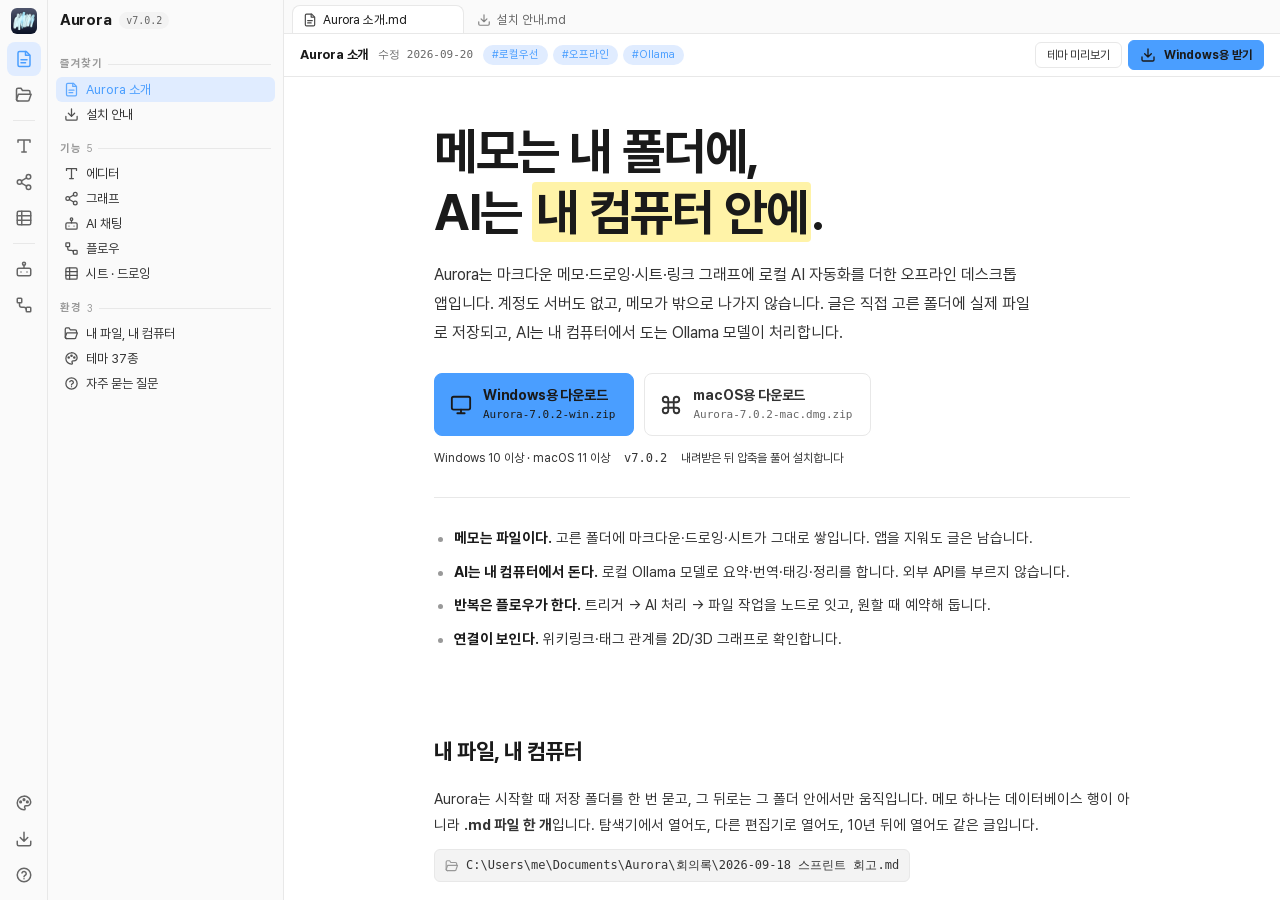
==== commit 46389846: "Point downloads to GitHub Releases v7.0.2" ====
--- a/index.html
+++ b/index.html
@@ -253,11 +253,11 @@
           </p>
 
           <div class="dl" id="dlButtons">
-            <a class="dl-btn" id="dlWin" href="downloads/Aurora-7.0.2-win.zip" download>
+            <a class="dl-btn" id="dlWin" href="https://github.com/SehunPyo/Aurora_web_download/releases/download/v7.0.2/Aurora-7.0.2-win.zip" download>
               <svg aria-hidden="true" viewBox="0 0 24 24"><use href="#i-monitor"/></svg>
               <span><b>Windows용 다운로드</b><small>Aurora-7.0.2-win.zip</small></span>
             </a>
-            <a class="dl-btn" id="dlMac" href="downloads/Aurora-7.0.2-mac.dmg.zip" download>
+            <a class="dl-btn" id="dlMac" href="https://github.com/SehunPyo/Aurora_web_download/releases/download/v7.0.2/Aurora-7.0.2-mac.dmg.zip" download>
               <svg aria-hidden="true" viewBox="0 0 24 24"><use href="#i-command"/></svg>
               <span><b>macOS용 다운로드</b><small>Aurora-7.0.2-mac.dmg.zip</small></span>
             </a>
@@ -640,11 +640,11 @@
           <h2>받아서 폴더 하나 정하는 것부터.</h2>
           <p>첫 실행에서 저장 폴더만 정하면 바로 쓸 수 있습니다.</p>
           <div class="dl">
-            <a class="dl-btn" href="downloads/Aurora-7.0.2-win.zip" download>
+            <a class="dl-btn" href="https://github.com/SehunPyo/Aurora_web_download/releases/download/v7.0.2/Aurora-7.0.2-win.zip" download>
               <svg aria-hidden="true" viewBox="0 0 24 24"><use href="#i-monitor"/></svg>
               <span><b>Windows용 다운로드</b><small>Aurora-7.0.2-win.zip</small></span>
             </a>
-            <a class="dl-btn" href="downloads/Aurora-7.0.2-mac.dmg.zip" download>
+            <a class="dl-btn" href="https://github.com/SehunPyo/Aurora_web_download/releases/download/v7.0.2/Aurora-7.0.2-mac.dmg.zip" download>
               <svg aria-hidden="true" viewBox="0 0 24 24"><use href="#i-command"/></svg>
               <span><b>macOS용 다운로드</b><small>Aurora-7.0.2-mac.dmg.zip</small></span>
             </a>
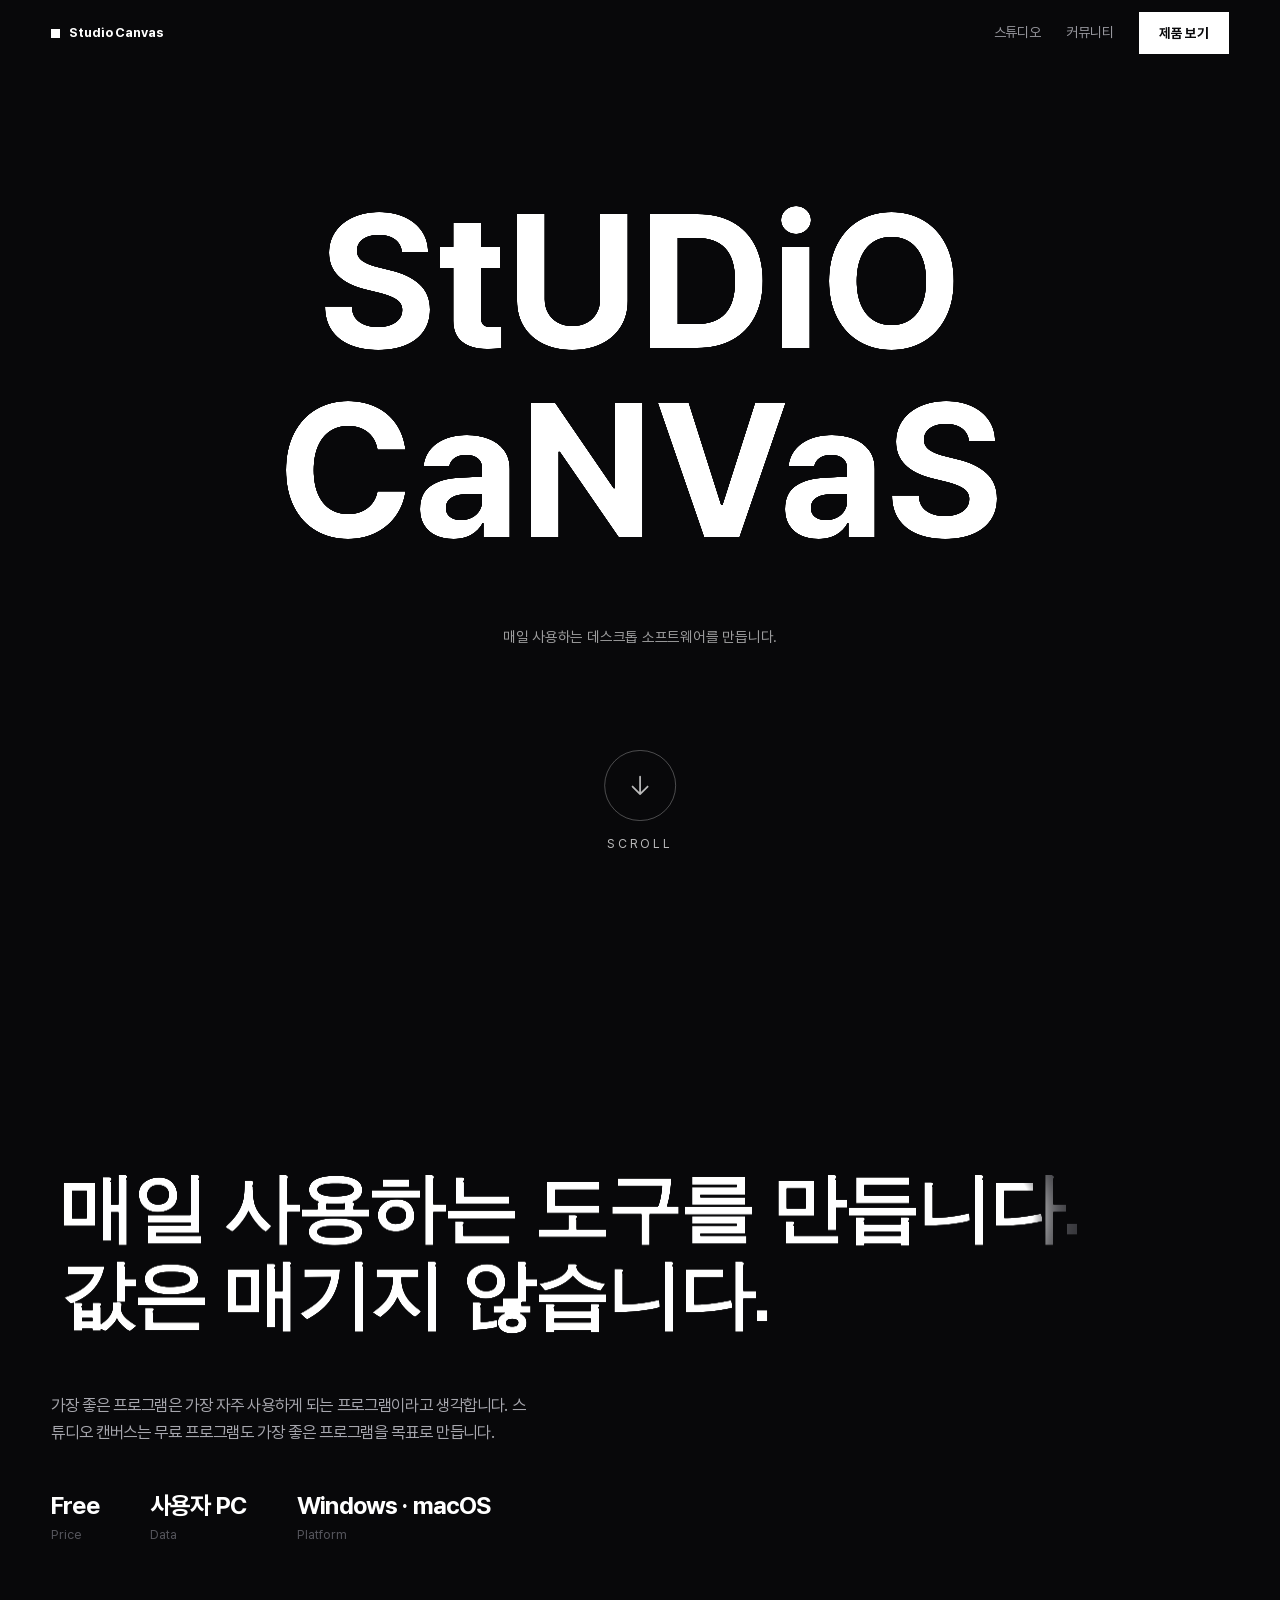
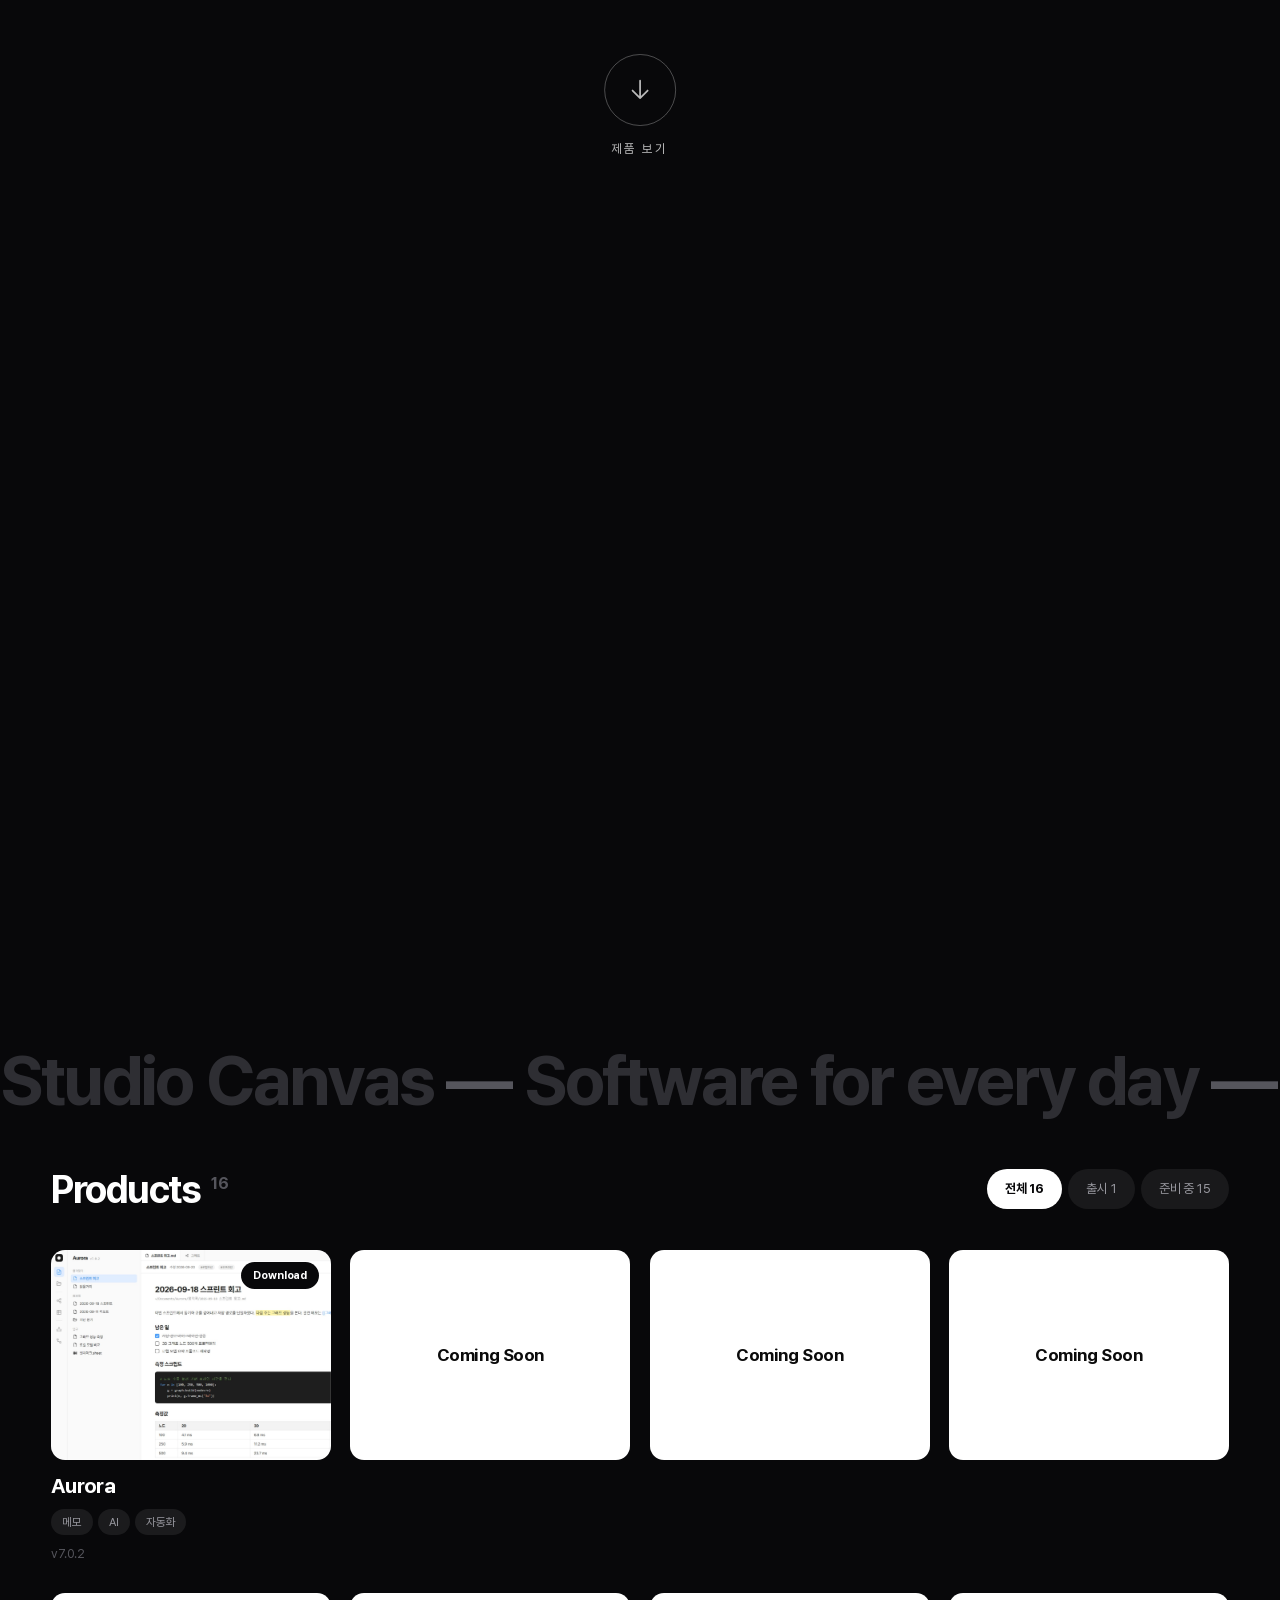
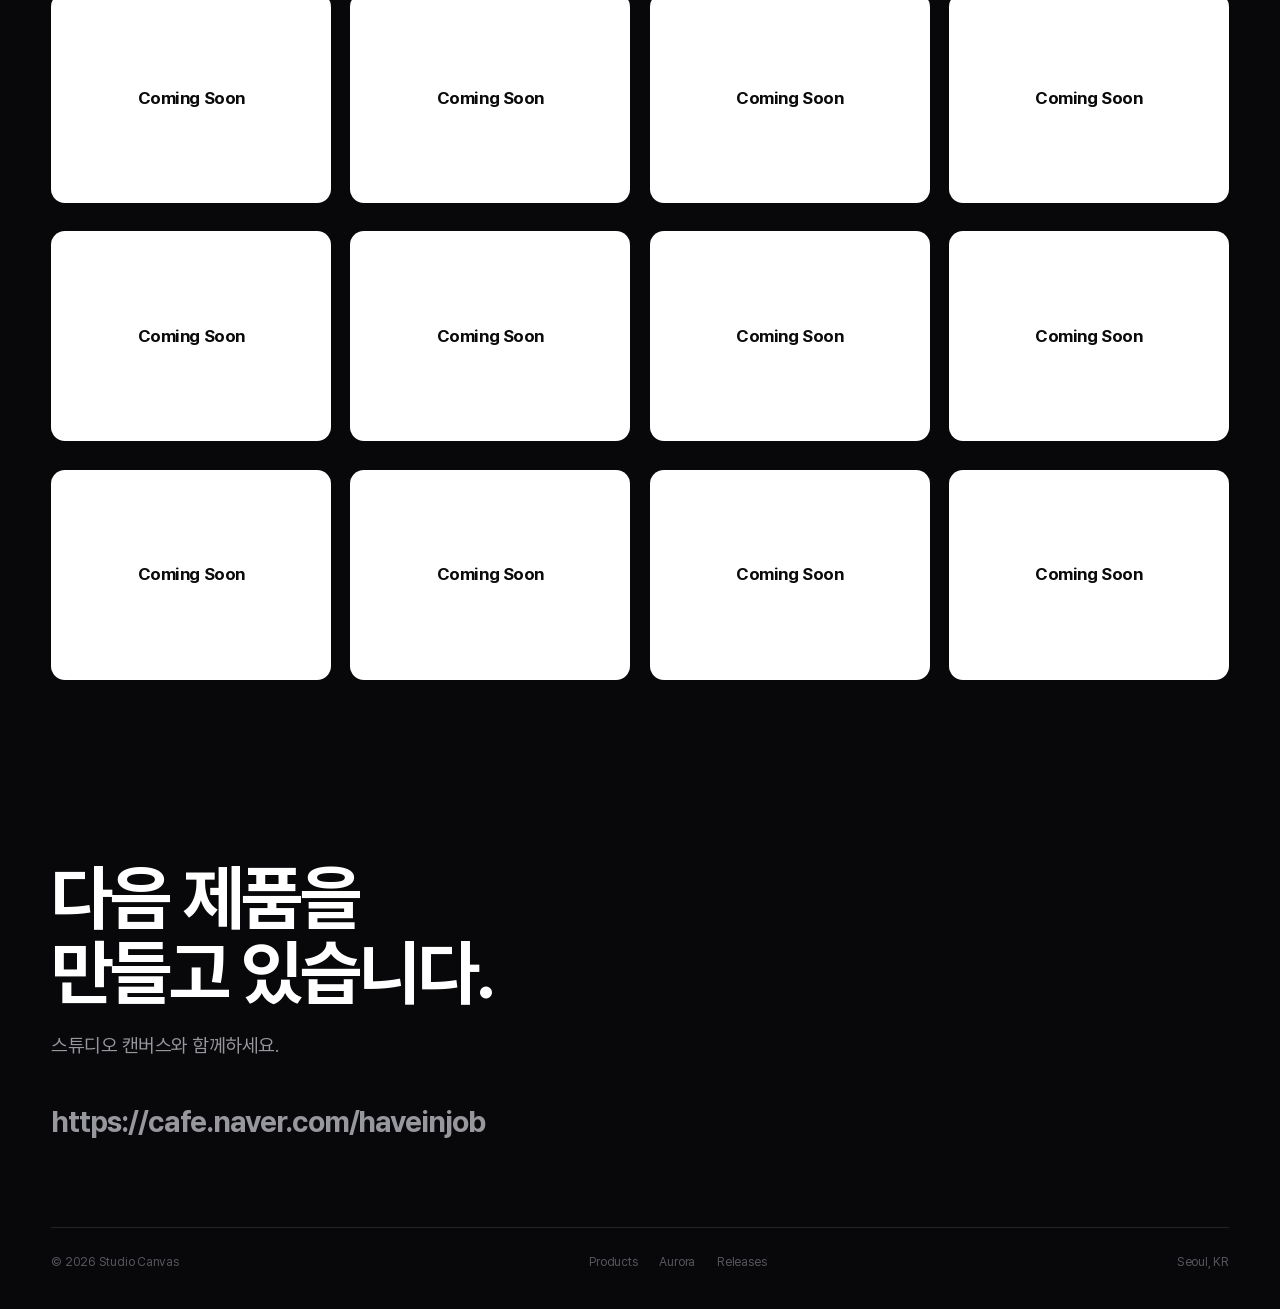
==== commit c6087274: "Studio Canvas 브랜드 사이트로 개편 + 다운로드 전용 페이지 + AdSense - index.html 을 Studio Canvas 홈으로 교체 (유체 글자 히어로, 제품" ====
--- a/index.html
+++ b/index.html
@@ -1,667 +1,185 @@
 <!doctype html>
 <!--
-  방향 계약 (Aurora 배포 페이지)
+  Studio Canvas — 브랜드 사이트 (입구)
 
-  THESIS: 이 페이지는 랜딩 페이지가 아니라 Aurora 창 한 개다. 방문자는 제품 설명을
-    카드 세 장으로 읽는 대신, 제품의 실제 크롬(레일·사이드바·탭·메타바) 안에서
-    한 편의 메모로 읽는다. 중앙 정렬 히어로 + 3열 기능 카드 + 그라데이션을 거부한다.
-  OWN-WORLD: 앱의 18개 역할 토큰(themes.js 가 주입)만으로 칠한 평면. 1px 헤어라인,
-    4·6·8·12px 라운드, accent-bg + accent 한 쌍이 유일한 활성 표시, 떠 있는 것에만 그림자.
-    Pretendard/시스템 산세, 경로·수치는 Consolas. 코드블록만 모든 테마에서 어둡다.
-  STORY: 처음 보는 사람이 "메모는 내 폴더의 파일이고 AI는 내 컴퓨터에서 돈다"를
-    이해하고, 자기 OS용 설치 파일을 받는다.
-  FIRST VIEWPORT: 화면 전체가 Aurora 창. 왼쪽 48px 레일, 236px 사이드바(페이지 목차가
-    워크스페이스 트리로), 상단 탭 "Aurora 소개.md", 메타바 오른쪽 끝에 기본 동작 하나 —
-    내 OS 다운로드 버튼. 본문 첫 화면은 노트의 h1 + 리드 + Windows/macOS 버튼.
-  FORM: 자체 구조 후보 7개 중 3번("사이트가 곧 Aurora 창"), 연출은 앱 고유의 표면 전환
-    (레일 활성 전환 + 90/140/200/260ms 사다리). seed key fdd95fc7.
+  첫 화면 : 글자 모양으로 잘라낸 유체 시뮬레이션. 커서를 올리면 글자 안에서
+            물감이 번진다. (fluid-text.js — Originkit FluidText 를 바닐라로 옮김)
+  두 번째 : 스크롤에 맞춰 스튜디오의 슬로건이 한 단어씩 켜진다.
+  세 번째 : 제품 16칸. 나온 것은 목업이 들어가고, 나머지는 Coming Soon.
 
-  앱 타입 램프(최대 24px)를 벗어나는 크기는 히어로 h1·섹션 h2 뿐이다. 설득 표면이라
-  의도적으로 확장했고, 앱 UI 에는 적용하지 않는다.
+  제품 설명은 여기서 하지 않는다. Aurora 의 소개·기능·설치·FAQ 는
+  전부 aurora.html 안에 있다. 이 페이지는 그 앞에 서는 간판이다.
+
+  제품 이미지는 tools/ 의 스크립트가 만든다.
+    python tools/make-mockups.py
 -->
-<html lang="ko" data-theme="light">
+<html lang="ko">
 <head>
 <meta charset="utf-8">
-<meta name="viewport" content="width=device-width, initial-scale=1">
-<title>Aurora — 로컬 마크다운 메모와 내 컴퓨터 안의 AI</title>
-<meta name="description" content="Aurora는 메모를 내 폴더에 실제 파일로 저장하고 AI는 내 컴퓨터의 Ollama로 실행하는 오프라인 데스크톱 메모 앱입니다. Windows·macOS 설치 파일을 내려받으세요.">
-<meta property="og:title" content="Aurora — 로컬 마크다운 메모와 내 컴퓨터 안의 AI">
-<meta property="og:description" content="계정도 서버도 클라우드 전송도 없는 오프라인 메모 앱. Windows·macOS 다운로드.">
+<meta name="viewport" content="width=device-width, initial-scale=1, viewport-fit=cover">
+<title>Studio Canvas</title>
+<meta name="description" content="Studio Canvas는 매일 쓰는 데스크톱 소프트웨어를 만드는 스튜디오입니다. 만든 것은 전부 무료로 공개하고, 데이터는 사용자의 컴퓨터 안에 둡니다.">
+<meta property="og:title" content="Studio Canvas">
+<meta property="og:description" content="매일 쓰는 데스크톱 소프트웨어. 전부 무료, 전부 로컬.">
 <meta property="og:type" content="website">
 <meta property="og:image" content="assets/og.png">
 <meta name="twitter:card" content="summary_large_image">
-<meta name="theme-color" content="#fafafa">
+<meta name="theme-color" content="#08080a">
 <link rel="icon" href="assets/favicon-32.png" sizes="32x32">
-<link rel="stylesheet" href="styles.css">
+
+<!-- Google AdSense -->
+<script async src="https://pagead2.googlesyndication.com/pagead/js/adsbygoogle.js?client=ca-pub-9340425102772278"
+     crossorigin="anonymous"></script>
+
+<link rel="stylesheet" href="studio.css">
 </head>
 <body>
 
-<a class="skip-link" href="#intro">본문으로 건너뛰기</a>
+<a class="skip-link" href="#work">제품 목록으로 건너뛰기</a>
 
-<!-- 아이콘 스프라이트 (lucide 계열, 앱과 같은 어휘) -->
-<svg width="0" height="0" style="position:absolute" aria-hidden="true" focusable="false">
-  <defs>
-    <g id="i-file" fill="none" stroke="currentColor" stroke-width="2" stroke-linecap="round" stroke-linejoin="round">
-      <path d="M15 2H6a2 2 0 0 0-2 2v16a2 2 0 0 0 2 2h12a2 2 0 0 0 2-2V7z"/><path d="M14 2v5h5"/>
-      <path d="M8 13h8M8 17h6"/>
-    </g>
-    <g id="i-folder" fill="none" stroke="currentColor" stroke-width="2" stroke-linecap="round" stroke-linejoin="round">
-      <path d="M4 20a2 2 0 0 1-2-2V5a2 2 0 0 1 2-2h4l2 3h8a2 2 0 0 1 2 2v2"/><path d="M2 18l2.5-7h17L19 18a2 2 0 0 1-2 2H4z"/>
-    </g>
-    <g id="i-type" fill="none" stroke="currentColor" stroke-width="2" stroke-linecap="round" stroke-linejoin="round">
-      <path d="M4 7V4h16v3M9 20h6M12 4v16"/>
-    </g>
-    <g id="i-graph" fill="none" stroke="currentColor" stroke-width="2" stroke-linecap="round" stroke-linejoin="round">
-      <circle cx="18" cy="5" r="3"/><circle cx="6" cy="12" r="3"/><circle cx="18" cy="19" r="3"/>
-      <path d="M8.6 13.5l6.8 4M15.4 6.5l-6.8 4"/>
-    </g>
-    <g id="i-bot" fill="none" stroke="currentColor" stroke-width="2" stroke-linecap="round" stroke-linejoin="round">
-      <rect x="3" y="11" width="18" height="10" rx="2"/><circle cx="12" cy="5" r="2"/><path d="M12 7v4"/>
-      <path d="M8 16h.01M16 16h.01"/>
-    </g>
-    <g id="i-flow" fill="none" stroke="currentColor" stroke-width="2" stroke-linecap="round" stroke-linejoin="round">
-      <rect x="3" y="3" width="6" height="6" rx="1"/><rect x="15" y="15" width="6" height="6" rx="1"/>
-      <path d="M6 9v3a3 3 0 0 0 3 3h3a3 3 0 0 1 3 3"/>
-    </g>
-    <g id="i-sheet" fill="none" stroke="currentColor" stroke-width="2" stroke-linecap="round" stroke-linejoin="round">
-      <rect x="3" y="3" width="18" height="18" rx="2"/><path d="M3 9h18M3 15h18M9 3v18"/>
-    </g>
-    <g id="i-palette" fill="none" stroke="currentColor" stroke-width="2" stroke-linecap="round" stroke-linejoin="round">
-      <path d="M12 3a9 9 0 1 0 0 18c.9 0 1.5-.7 1.5-1.5 0-.4-.2-.8-.4-1.1-.3-.3-.4-.7-.4-1.1 0-.8.7-1.5 1.5-1.5H16a5 5 0 0 0 5-5c0-4.4-4-8-9-8z"/>
-      <circle cx="7.5" cy="10.5" r="1.1"/><circle cx="12" cy="7.5" r="1.1"/><circle cx="16.5" cy="10.5" r="1.1"/>
-    </g>
-    <g id="i-download" fill="none" stroke="currentColor" stroke-width="2" stroke-linecap="round" stroke-linejoin="round">
-      <path d="M21 15v4a2 2 0 0 1-2 2H5a2 2 0 0 1-2-2v-4"/><path d="M7 10l5 5 5-5M12 15V3"/>
-    </g>
-    <g id="i-help" fill="none" stroke="currentColor" stroke-width="2" stroke-linecap="round" stroke-linejoin="round">
-      <circle cx="12" cy="12" r="9"/><path d="M9.2 9.2a3 3 0 0 1 5.8 1c0 2-3 2.5-3 4"/><path d="M12 17h.01"/>
-    </g>
-    <g id="i-panel" fill="none" stroke="currentColor" stroke-width="2" stroke-linecap="round" stroke-linejoin="round">
-      <rect x="3" y="3" width="18" height="18" rx="2"/><path d="M9 3v18M16 9l-3 3 3 3"/>
-    </g>
-    <g id="i-monitor" fill="none" stroke="currentColor" stroke-width="2" stroke-linecap="round" stroke-linejoin="round">
-      <rect x="2" y="3" width="20" height="14" rx="2"/><path d="M8 21h8M12 17v4"/>
-    </g>
-    <g id="i-command" fill="none" stroke="currentColor" stroke-width="2" stroke-linecap="round" stroke-linejoin="round">
-      <path d="M15 6a3 3 0 1 1 3 3h-3zM9 6a3 3 0 1 0-3 3h3zM15 18a3 3 0 1 0 3-3h-3zM9 18a3 3 0 1 1-3-3h3z"/>
-      <rect x="9" y="9" width="6" height="6"/>
-    </g>
-    <g id="i-user" fill="none" stroke="currentColor" stroke-width="2" stroke-linecap="round" stroke-linejoin="round">
-      <circle cx="12" cy="8" r="4"/><path d="M4 21a8 8 0 0 1 16 0"/>
-    </g>
-    <g id="i-key" fill="none" stroke="currentColor" stroke-width="2" stroke-linecap="round" stroke-linejoin="round">
-      <circle cx="7.5" cy="15.5" r="3.5"/><path d="M10 13l8-8 3 3-2 2-2-2-2 2 2 2-3 3-2-2"/>
-    </g>
-    <g id="i-send" fill="none" stroke="currentColor" stroke-width="2" stroke-linecap="round" stroke-linejoin="round">
-      <path d="M21 3L3 10l7 3 3 7z"/>
-    </g>
-    <g id="i-bold" fill="none" stroke="currentColor" stroke-width="2" stroke-linecap="round" stroke-linejoin="round">
-      <path d="M7 4h6a4 4 0 0 1 0 8H7zM7 12h7a4 4 0 0 1 0 8H7z"/>
-    </g>
-    <g id="i-italic" fill="none" stroke="currentColor" stroke-width="2" stroke-linecap="round" stroke-linejoin="round">
-      <path d="M15 4h-6M14 20H8M14 4L10 20"/>
-    </g>
-    <g id="i-marker" fill="none" stroke="currentColor" stroke-width="2" stroke-linecap="round" stroke-linejoin="round">
-      <path d="M9 14l-3 3 2 3h5l7-7-5-5-7 7z"/><path d="M4 21h6"/>
-    </g>
-    <g id="i-list" fill="none" stroke="currentColor" stroke-width="2" stroke-linecap="round" stroke-linejoin="round">
-      <path d="M9 6h12M9 12h12M9 18h12M4 6h.01M4 12h.01M4 18h.01"/>
-    </g>
-    <g id="i-check" fill="none" stroke="currentColor" stroke-width="2" stroke-linecap="round" stroke-linejoin="round">
-      <rect x="3" y="3" width="18" height="18" rx="2"/><path d="M8 12l3 3 5-6"/>
-    </g>
-    <g id="i-code" fill="none" stroke="currentColor" stroke-width="2" stroke-linecap="round" stroke-linejoin="round">
-      <path d="M9 18l-6-6 6-6M15 6l6 6-6 6"/>
-    </g>
-    <g id="i-table" fill="none" stroke="currentColor" stroke-width="2" stroke-linecap="round" stroke-linejoin="round">
-      <rect x="3" y="3" width="18" height="18" rx="2"/><path d="M3 9h18M9 9v12"/>
-    </g>
-    <g id="i-link" fill="none" stroke="currentColor" stroke-width="2" stroke-linecap="round" stroke-linejoin="round">
-      <path d="M10 13a5 5 0 0 0 7 0l3-3a5 5 0 0 0-7-7l-1 1"/><path d="M14 11a5 5 0 0 0-7 0l-3 3a5 5 0 0 0 7 7l1-1"/>
-    </g>
-    <g id="i-image" fill="none" stroke="currentColor" stroke-width="2" stroke-linecap="round" stroke-linejoin="round">
-      <rect x="3" y="3" width="18" height="18" rx="2"/><circle cx="8.5" cy="8.5" r="1.5"/><path d="M21 15l-5-5L5 21"/>
-    </g>
-  </defs>
-</svg>
+<div class="prog" id="prog"></div>
 
-<div class="win">
+<header class="head" id="head">
+  <div class="wrap head-in">
+    <a class="head-mark" href="#top"><i aria-hidden="true"></i>Studio&nbsp;Canvas</a>
+    <nav class="nav" aria-label="주요 메뉴">
+      <a href="#about" class="opt">스튜디오</a>
+      <a href="https://cafe.naver.com/haveinjob" class="opt" target="_blank" rel="noopener">커뮤니티</a>
+      <a href="#work" class="nav-cta">제품 보기</a>
+    </nav>
+  </div>
+</header>
 
-  <!-- ─── 아이콘 레일 ─── -->
-  <nav class="rail boot boot-1" aria-label="화면 이동">
-    <img class="rail-mark" src="assets/icon-64.png" alt="" width="26" height="26">
-    <button class="rail-btn" data-goto="intro" aria-current="true">
-      <svg aria-hidden="true" viewBox="0 0 24 24"><use href="#i-file"/></svg><span class="tip" aria-hidden="true">Aurora 소개</span>
-      <span class="sr-only">Aurora 소개</span>
-    </button>
-    <button class="rail-btn" data-goto="local">
-      <svg aria-hidden="true" viewBox="0 0 24 24"><use href="#i-folder"/></svg><span class="tip" aria-hidden="true">내 파일, 내 컴퓨터</span>
-      <span class="sr-only">내 파일, 내 컴퓨터</span>
-    </button>
-    <span class="rail-sep"></span>
-    <button class="rail-btn" data-goto="editor">
-      <svg aria-hidden="true" viewBox="0 0 24 24"><use href="#i-type"/></svg><span class="tip" aria-hidden="true">에디터</span>
-      <span class="sr-only">에디터</span>
-    </button>
-    <button class="rail-btn" data-goto="graph">
-      <svg aria-hidden="true" viewBox="0 0 24 24"><use href="#i-graph"/></svg><span class="tip" aria-hidden="true">그래프</span>
-      <span class="sr-only">그래프</span>
-    </button>
-    <button class="rail-btn" data-goto="sheet">
-      <svg aria-hidden="true" viewBox="0 0 24 24"><use href="#i-sheet"/></svg><span class="tip" aria-hidden="true">시트 · 드로잉</span>
-      <span class="sr-only">시트 · 드로잉</span>
-    </button>
-    <span class="rail-sep"></span>
-    <button class="rail-btn" data-goto="chat">
-      <svg aria-hidden="true" viewBox="0 0 24 24"><use href="#i-bot"/></svg><span class="tip" aria-hidden="true">AI 채팅</span>
-      <span class="sr-only">AI 채팅</span>
-    </button>
-    <button class="rail-btn" data-goto="flow">
-      <svg aria-hidden="true" viewBox="0 0 24 24"><use href="#i-flow"/></svg><span class="tip" aria-hidden="true">플로우</span>
-      <span class="sr-only">플로우</span>
-    </button>
-    <span class="rail-spacer"></span>
-    <button class="rail-btn" data-goto="themes">
-      <svg aria-hidden="true" viewBox="0 0 24 24"><use href="#i-palette"/></svg><span class="tip" aria-hidden="true">테마</span>
-      <span class="sr-only">테마</span>
-    </button>
-    <button class="rail-btn" data-goto="install">
-      <svg aria-hidden="true" viewBox="0 0 24 24"><use href="#i-download"/></svg><span class="tip" aria-hidden="true">설치 안내</span>
-      <span class="sr-only">설치 안내</span>
-    </button>
-    <button class="rail-btn" data-goto="faq">
-      <svg aria-hidden="true" viewBox="0 0 24 24"><use href="#i-help"/></svg><span class="tip" aria-hidden="true">자주 묻는 질문</span>
-      <span class="sr-only">자주 묻는 질문</span>
-    </button>
-  </nav>
+<main id="top">
 
-  <!-- ─── 사이드바 ─── -->
-  <nav class="side boot boot-2" id="side" aria-label="문서 목록">
-    <div class="side-head">
-      <span class="side-title">Aurora</span>
-      <span class="side-ver">v7.0.2</span>
-      <button class="side-collapse side-toggle" id="sideClose" aria-label="사이드바 닫기">
-        <svg aria-hidden="true" viewBox="0 0 24 24"><use href="#i-panel"/></svg>
-      </button>
+  <!-- ═══ 1. 첫 화면 ═══════════════════════════════════════════ -->
+  <section class="hero" id="hero">
+    <h1 class="sr-only">Studio Canvas</h1>
+
+    <canvas class="fluid" id="fluid" aria-hidden="true"></canvas>
+
+    <!-- WebGL 을 쓸 수 없을 때 대신 서는 글자 -->
+    <p class="fluid-fallback" id="fluidFallback" hidden>Studio<br>Canvas</p>
+
+    <p class="hero-tag">매일 사용하는 데스크톱 소프트웨어를 만듭니다.</p>
+
+    <a class="cue hero-cue" href="#work">
+      <span class="cue-ring">
+        <svg viewBox="0 0 24 24" aria-hidden="true"><path d="M12 4v15M5.5 12.5 12 19l6.5-6.5"/></svg>
+      </span>
+      <span class="cue-label">Scroll</span>
+    </a>
+  </section>
+
+  <!-- ═══ 2. 스튜디오 ══════════════════════════════════════════ -->
+  <section class="say" id="about" data-say>
+    <div class="say-sticky">
+      <div class="say-in">
+        <!-- 유체가 되는 문장. WebGL 이 없으면 아래 h2 가 그대로 보이고,
+             있으면 캔버스가 대신 서고 h2 는 읽어 주는 용도로만 남는다. -->
+        <canvas class="say-fluid" id="sayFluid" aria-hidden="true"></canvas>
+
+        <h2 class="say-text">
+          <span class="line" data-split>매일 사용하는 도구를 만듭니다.</span>
+          <span class="line" data-split>값은 매기지 않습니다.</span>
+        </h2>
+
+        <p class="say-note">
+          가장 좋은 프로그램은 가장 자주 사용하게 되는 프로그램이라고 생각합니다.
+          스튜디오 캔버스는 무료 프로그램도 가장 좋은 프로그램을 목표로 만듭니다.
+        </p>
+
+        <div class="vals">
+          <div style="--d:0ms"><b>Free</b><span>Price</span></div>
+          <div style="--d:110ms"><b>사용자 PC</b><span>Data</span></div>
+          <div style="--d:220ms"><b>Windows · macOS</b><span>Platform</span></div>
+        </div>
+      </div>
+
+      <a class="cue say-cue" href="#work">
+        <span class="cue-ring">
+          <svg viewBox="0 0 24 24" aria-hidden="true"><path d="M12 4v15M5.5 12.5 12 19l6.5-6.5"/></svg>
+        </span>
+        <span class="cue-label">제품 보기</span>
+      </a>
     </div>
-    <div class="side-body">
-      <p class="side-label">즐겨찾기</p>
-      <button class="side-item" data-goto="intro"><svg aria-hidden="true" viewBox="0 0 24 24"><use href="#i-file"/></svg><span>Aurora 소개</span></button>
-      <button class="side-item" data-goto="install"><svg aria-hidden="true" viewBox="0 0 24 24"><use href="#i-download"/></svg><span>설치 안내</span></button>
+  </section>
 
-      <p class="side-label">기능 <span class="side-count">5</span></p>
-      <button class="side-item" data-goto="editor"><svg aria-hidden="true" viewBox="0 0 24 24"><use href="#i-type"/></svg><span>에디터</span></button>
-      <button class="side-item" data-goto="graph"><svg aria-hidden="true" viewBox="0 0 24 24"><use href="#i-graph"/></svg><span>그래프</span></button>
-      <button class="side-item" data-goto="chat"><svg aria-hidden="true" viewBox="0 0 24 24"><use href="#i-bot"/></svg><span>AI 채팅</span></button>
-      <button class="side-item" data-goto="flow"><svg aria-hidden="true" viewBox="0 0 24 24"><use href="#i-flow"/></svg><span>플로우</span></button>
-      <button class="side-item" data-goto="sheet"><svg aria-hidden="true" viewBox="0 0 24 24"><use href="#i-sheet"/></svg><span>시트 · 드로잉</span></button>
+  <!-- ═══ 3. 흐르는 띠 ═════════════════════════════════════════ -->
+  <div class="ticker" aria-hidden="true">
+    <div class="ticker-in">
+      <span>Studio&nbsp;Canvas <em>—</em> Software for every day <em>—</em>&nbsp;</span>
+      <span>Studio&nbsp;Canvas <em>—</em> Software for every day <em>—</em>&nbsp;</span>
+    </div>
+  </div>
 
-      <p class="side-label">환경 <span class="side-count">3</span></p>
-      <button class="side-item" data-goto="local"><svg aria-hidden="true" viewBox="0 0 24 24"><use href="#i-folder"/></svg><span>내 파일, 내 컴퓨터</span></button>
-      <button class="side-item" data-goto="themes"><svg aria-hidden="true" viewBox="0 0 24 24"><use href="#i-palette"/></svg><span>테마 37종</span></button>
-      <button class="side-item" data-goto="faq"><svg aria-hidden="true" viewBox="0 0 24 24"><use href="#i-help"/></svg><span>자주 묻는 질문</span></button>
-    </div>
-  </nav>
-  <button class="scrim" id="scrim" hidden aria-label="사이드바 닫기"></button>
-
-  <!-- ─── 본문 열 ─── -->
-  <div class="main">
-
-    <div class="tabbar boot boot-3" aria-label="열린 문서">
-      <button class="tab" aria-current="true" data-tab="intro">
-        <svg aria-hidden="true" viewBox="0 0 24 24"><use href="#i-file"/></svg><span>Aurora 소개.md</span>
-      </button>
-      <button class="tab" aria-current="false" data-tab="install">
-        <svg aria-hidden="true" viewBox="0 0 24 24"><use href="#i-download"/></svg><span>설치 안내.md</span>
-      </button>
+  <!-- ═══ 4. 제품 ══════════════════════════════════════════════ -->
+  <section class="wrap work" id="work">
+    <div class="work-bar">
+      <h2 class="work-title">Products<em>16</em></h2>
+      <div class="filters" id="filters" role="group" aria-label="제품 거르기">
+        <button type="button" data-filter="all" aria-pressed="true">전체 16</button>
+        <button type="button" data-filter="live" aria-pressed="false">출시 1</button>
+        <button type="button" data-filter="soon" aria-pressed="false">준비 중 15</button>
+      </div>
     </div>
 
-    <div class="metabar boot boot-3">
-      <button class="icon-btn side-toggle" id="sideOpen" aria-label="사이드바 열기">
-        <svg aria-hidden="true" viewBox="0 0 24 24"><use href="#i-panel"/></svg>
-      </button>
-      <span class="metabar-title" id="docTitle">Aurora 소개</span>
-      <span class="metabar-meta">수정 2026-09-20</span>
-      <span class="metabar-tags">
-        <span class="chip">#로컬우선</span>
-        <span class="chip">#오프라인</span>
-        <span class="chip">#Ollama</span>
+    <div class="grid" id="grid">
+
+      <a class="card" href="aurora.html" data-state="live">
+        <div class="card-vis">
+          <span class="card-badge">Download</span>
+          <img src="assets/products/aurora-card.jpg" alt="Aurora 앱 화면 — 마크다운 메모와 로컬 AI 채팅"
+               width="1400" height="1050">
+        </div>
+        <div class="card-foot">
+          <h3 class="card-name">Aurora</h3>
+          <div class="card-tags"><span>메모</span><span>AI</span><span>자동화</span></div>
+          <span class="card-meta">v7.0.2</span>
+        </div>
+      </a>
+
+      <div class="card soon" data-state="soon"><div class="card-vis coming"><span>Coming Soon</span></div></div>
+      <div class="card soon" data-state="soon"><div class="card-vis coming"><span>Coming Soon</span></div></div>
+      <div class="card soon" data-state="soon"><div class="card-vis coming"><span>Coming Soon</span></div></div>
+      <div class="card soon" data-state="soon"><div class="card-vis coming"><span>Coming Soon</span></div></div>
+      <div class="card soon" data-state="soon"><div class="card-vis coming"><span>Coming Soon</span></div></div>
+      <div class="card soon" data-state="soon"><div class="card-vis coming"><span>Coming Soon</span></div></div>
+      <div class="card soon" data-state="soon"><div class="card-vis coming"><span>Coming Soon</span></div></div>
+      <div class="card soon" data-state="soon"><div class="card-vis coming"><span>Coming Soon</span></div></div>
+      <div class="card soon" data-state="soon"><div class="card-vis coming"><span>Coming Soon</span></div></div>
+      <div class="card soon" data-state="soon"><div class="card-vis coming"><span>Coming Soon</span></div></div>
+      <div class="card soon" data-state="soon"><div class="card-vis coming"><span>Coming Soon</span></div></div>
+      <div class="card soon" data-state="soon"><div class="card-vis coming"><span>Coming Soon</span></div></div>
+      <div class="card soon" data-state="soon"><div class="card-vis coming"><span>Coming Soon</span></div></div>
+      <div class="card soon" data-state="soon"><div class="card-vis coming"><span>Coming Soon</span></div></div>
+      <div class="card soon" data-state="soon"><div class="card-vis coming"><span>Coming Soon</span></div></div>
+
+    </div>
+  </section>
+
+</main>
+
+<!-- ═══ 5. 닫는 말 ═══════════════════════════════════════════ -->
+<footer class="end" id="contact">
+  <div class="wrap">
+    <h2>다음 제품을<br>만들고 있습니다.</h2>
+    <p class="end-sub">스튜디오 캔버스와 함께하세요.</p>
+    <a class="end-link" href="https://cafe.naver.com/haveinjob" target="_blank" rel="noopener">https://cafe.naver.com/haveinjob</a>
+
+    <div class="foot">
+      <span>© <span id="year">2026</span> Studio Canvas</span>
+      <span class="foot-links">
+        <a href="#work">Products</a>
+        <a href="aurora.html">Aurora</a>
+        <a href="https://github.com/SehunPyo/Aurora_web_download/releases">Releases</a>
       </span>
-      <span class="metabar-actions">
-        <button class="btn btn-sm" id="themeBtn" aria-expanded="false" aria-controls="themePop">테마 미리보기</button>
-        <a class="btn btn-primary btn-sm" id="topDownload" href="#intro">
-          <svg aria-hidden="true" viewBox="0 0 24 24"><use href="#i-download"/></svg><span id="topDownloadLabel">다운로드</span>
-        </a>
-      </span>
+      <span>Seoul, KR</span>
     </div>
+  </div>
+</footer>
 
-    <div class="pop" id="themePop" hidden>
-      <p class="pop-label">테마 <span id="themeCount"></span>종</p>
-      <div id="themeList"></div>
-    </div>
-
-    <main class="pane" id="pane">
-      <article class="note boot boot-4">
-
-        <!-- ══ 소개 ══ -->
-        <section class="sec hero" id="intro">
-          <h1>메모는 내 폴더에,<br>AI는 <span class="mark">내 컴퓨터 안에</span>.</h1>
-          <p class="lead">
-            Aurora는 마크다운 메모·드로잉·시트·링크 그래프에 로컬 AI 자동화를 더한 오프라인 데스크톱 앱입니다.
-            계정도 서버도 없고, 메모가 밖으로 나가지 않습니다. 글은 직접 고른 폴더에 실제 파일로 저장되고,
-            AI는 내 컴퓨터에서 도는 Ollama 모델이 처리합니다.
-          </p>
-
-          <div class="dl" id="dlButtons">
-            <a class="dl-btn" id="dlWin" href="https://github.com/SehunPyo/Aurora_web_download/releases/download/v7.0.2/Aurora-7.0.2-win.zip" download>
-              <svg aria-hidden="true" viewBox="0 0 24 24"><use href="#i-monitor"/></svg>
-              <span><b>Windows용 다운로드</b><small>Aurora-7.0.2-win.zip</small></span>
-            </a>
-            <a class="dl-btn" id="dlMac" href="https://github.com/SehunPyo/Aurora_web_download/releases/download/v7.0.2/Aurora-7.0.2-mac.dmg.zip" download>
-              <svg aria-hidden="true" viewBox="0 0 24 24"><use href="#i-command"/></svg>
-              <span><b>macOS용 다운로드</b><small>Aurora-7.0.2-mac.dmg.zip</small></span>
-            </a>
-          </div>
-          <p class="dl-note">
-            <span>Windows 10 이상 · macOS 11 이상</span>
-            <span class="mono">v7.0.2</span>
-            <span>내려받은 뒤 압축을 풀어 설치합니다</span>
-          </p>
-
-          <hr class="hr">
-
-          <ul class="list">
-            <li><b>메모는 파일이다.</b> 고른 폴더에 마크다운·드로잉·시트가 그대로 쌓입니다. 앱을 지워도 글은 남습니다.</li>
-            <li><b>AI는 내 컴퓨터에서 돈다.</b> 로컬 Ollama 모델로 요약·번역·태깅·정리를 합니다. 외부 API를 부르지 않습니다.</li>
-            <li><b>반복은 플로우가 한다.</b> 트리거 → AI 처리 → 파일 작업을 노드로 잇고, 원할 때 예약해 둡니다.</li>
-            <li><b>연결이 보인다.</b> 위키링크·태그 관계를 2D/3D 그래프로 확인합니다.</li>
-          </ul>
-        </section>
-
-        <!-- ══ 내 파일 ══ -->
-        <section class="sec" id="local">
-          <div class="sec-head">
-            <h2>내 파일, 내 컴퓨터</h2>
-          </div>
-          <p>
-            Aurora는 시작할 때 저장 폴더를 한 번 묻고, 그 뒤로는 그 폴더 안에서만 움직입니다.
-            메모 하나는 데이터베이스 행이 아니라 <b>.md 파일 한 개</b>입니다. 탐색기에서 열어도,
-            다른 편집기로 열어도, 10년 뒤에 열어도 같은 글입니다.
-          </p>
-          <p class="path">
-            <svg aria-hidden="true" viewBox="0 0 24 24"><use href="#i-folder"/></svg>
-            C:\Users\me\Documents\Aurora\회의록\2026-09-18 스프린트 회고.md
-          </p>
-
-          <div class="demo">
-            <div class="demo-bar">
-              <span class="dot"></span>
-              <span>2026-09-18 스프린트 회고.md</span>
-              <span class="grow"></span>
-              <span class="raw-toggle" role="group" aria-label="보기 전환">
-                <button type="button" id="viewRendered" aria-pressed="true">메모 화면</button>
-                <button type="button" id="viewRaw" aria-pressed="false">실제 파일</button>
-              </span>
-            </div>
-            <div class="demo-body" id="renderedView">
-              <div class="doc">
-                <h4>2026-09-18 스프린트 회고</h4>
-                <p>이번 스프린트에서 <b>동기화 큐</b>를 걷어내고 저장 경로를 단일화했다.
-                  <span class="hl">다음 주는 그래프 성능</span>을 본다.</p>
-                <div class="todo done"><i></i><span>저장 경로 마이그레이션 검증</span></div>
-                <div class="todo"><i></i><span>3D 그래프 노드 500개 프로파일링</span></div>
-                <p>관련 메모 <span class="wiki">[[그래프 성능 측정]]</span></p>
-              </div>
-            </div>
-            <pre class="raw" id="rawView" hidden><span class="t">## 2026-09-18 스프린트 회고</span>
-
-이번 스프린트에서 **동기화 큐**를 걷어내고 저장 경로를 단일화했다.
-==다음 주는 그래프 성능==을 본다.
-
-<span class="t">- [x]</span> 저장 경로 마이그레이션 검증
-<span class="t">- [ ]</span> 3D 그래프 노드 500개 프로파일링
-
-관련 메모 <span class="t">[[그래프 성능 측정]]</span></pre>
-          </div>
-          <p class="demo-cap">
-            이 페이지의 모든 화면은 실제 Aurora UI를 HTML로 다시 그린 것이고, 메모 내용은 설명용 예시입니다.
-            색은 앱이 쓰는 18개 테마 토큰을 그대로 가져왔습니다 — 오른쪽 위 팔레트 버튼으로 바꿔 보세요.
-          </p>
-        </section>
-
-        <!-- ══ 에디터 ══ -->
-        <section class="sec" id="editor">
-          <div class="sec-head">
-            <h2>쓰는 자리</h2>
-          </div>
-          <p>
-            제목·굵게·형광펜·표·체크리스트·코드블록·이미지까지, 마크다운을 눈으로 보면서 씁니다.
-            탭으로 여러 문서를 열고, 문서를 본문으로 끌어 놓으면 좌우 분할 화면이 됩니다.
-            메모는 잠시 후 자동 저장되고, 창을 닫을 때 남은 변경도 저장합니다.
-          </p>
-
-          <div class="demo">
-            <div class="toolbar">
-              <span class="tb"><svg aria-hidden="true" viewBox="0 0 24 24"><use href="#i-type"/></svg></span>
-              <span class="tb on"><svg aria-hidden="true" viewBox="0 0 24 24"><use href="#i-bold"/></svg></span>
-              <span class="tb"><svg aria-hidden="true" viewBox="0 0 24 24"><use href="#i-italic"/></svg></span>
-              <span class="tb"><svg aria-hidden="true" viewBox="0 0 24 24"><use href="#i-marker"/></svg></span>
-              <span class="div"></span>
-              <span class="tb"><svg aria-hidden="true" viewBox="0 0 24 24"><use href="#i-list"/></svg></span>
-              <span class="tb"><svg aria-hidden="true" viewBox="0 0 24 24"><use href="#i-check"/></svg></span>
-              <span class="tb"><svg aria-hidden="true" viewBox="0 0 24 24"><use href="#i-table"/></svg></span>
-              <span class="tb"><svg aria-hidden="true" viewBox="0 0 24 24"><use href="#i-image"/></svg></span>
-              <span class="div"></span>
-              <span class="tb"><svg aria-hidden="true" viewBox="0 0 24 24"><use href="#i-code"/></svg></span>
-              <span class="tb"><svg aria-hidden="true" viewBox="0 0 24 24"><use href="#i-link"/></svg></span>
-            </div>
-            <div class="demo-body">
-              <div class="doc">
-                <h4>그래프 성능 측정</h4>
-                <p>노드 수를 늘려 가며 렌더링 프레임을 쟀다. <span class="hl">500개부터 3D가 떨어진다</span> —
-                  라벨을 접는 임계값을 <span class="wiki">[[2026-09-18 스프린트 회고]]</span>에 적어 둔 대로 조정한다.</p>
-                <table>
-                  <thead><tr><th>노드 수</th><th>2D</th><th>3D</th></tr></thead>
-                  <tbody>
-                    <tr><td>120</td><td>60fps</td><td>60fps</td></tr>
-                    <tr><td>500</td><td>58fps</td><td>41fps</td></tr>
-                  </tbody>
-                </table>
-                <p class="muted" style="margin:0 0 10px">측정값은 설명용 예시입니다.</p>
-                <div class="code">
-                  <div class="code-head"><span>javascript</span></div>
-<pre><span class="c">// 노드가 500개를 넘으면 라벨을 접는다</span>
-<span class="k">const</span> labels = nodes.<span class="f">filter</span>(<span class="a">n</span> =&gt; n.degree &gt; <span class="n">2</span>);</pre>
-                </div>
-              </div>
-            </div>
-          </div>
-          <p class="muted">코드블록은 어느 테마에서나 어두운 면을 유지합니다 — 구문 색이 흔들리지 않아야 코드를 읽을 수 있기 때문입니다.</p>
-        </section>
-
-        <!-- ══ 그래프 ══ -->
-        <section class="sec" id="graph">
-          <div class="sec-head">
-            <h2>흩어진 메모 사이의 선</h2>
-          </div>
-          <p>
-            <span class="mono">[[위키링크]]</span>, 직접 연결, 태그가 만든 관계를 2D 또는 3D 그래프로 봅니다.
-            노드를 누르면 그 문서가 열리고, 무엇이 무엇과 붙어 있는지 한눈에 드러납니다.
-          </p>
-
-          <div class="demo">
-            <div class="demo-bar">
-              <span class="dot"></span><span>문서 그래프</span>
-              <span class="grow"></span>
-              <span class="seg" role="group" aria-label="표시 방식">
-                <button type="button" data-graph-mode="2d" aria-pressed="true">2D</button>
-                <button type="button" data-graph-mode="3d" aria-pressed="false">3D</button>
-              </span>
-            </div>
-            <div class="demo-body graph reveal" id="graphDemo">
-              <svg viewBox="0 0 700 300" role="img" aria-label="메모 여덟 개가 링크로 이어진 그래프. 가운데 제품 아이디어 메모가 가장 많은 연결을 가집니다.">
-                <g id="graphEdges" stroke-linecap="round"></g>
-                <g id="graphNodes"></g>
-              </svg>
-            </div>
-          </div>
-          <p class="muted scroll-hint">가로로 밀어서 전체를 볼 수 있습니다.</p>
-          <p class="muted">노드를 눌러 연결만 남겨 보세요. 앱에서는 같은 동작이 해당 문서를 엽니다.</p>
-        </section>
-
-        <!-- ══ AI 채팅 ══ -->
-        <section class="sec" id="chat">
-          <div class="sec-head">
-            <h2>내 메모를 아는 AI, 내 컴퓨터 안에서</h2>
-          </div>
-          <p>
-            채팅은 Ollama에 설치된 로컬 모델로 돌아갑니다. <b>지식베이스</b>는 AI가 읽을 범위,
-            <b>프로젝트</b>는 AI가 파일을 쓸 수 있는 범위로 따로 정합니다. 비밀번호로 잠근 메모는
-            읽기 범위에서 빠지고, 파일을 만들거나 덮어쓰는 작업은 승인을 거칩니다 —
-            프로젝트 폴더 안이라면 “이 폴더 항상 허용”을 골라 둘 수 있고, 폴더 밖 경로는 항상 허용할 수 없습니다.
-          </p>
-
-          <div class="demo">
-            <div class="demo-bar">
-              <span class="dot"></span><span>AI 채팅</span>
-              <span class="grow"></span>
-              <span class="chip chip-meta">llama3.1:8b</span>
-            </div>
-            <div class="chat reveal" id="chatDemo">
-              <div class="chat-scope">
-                <span class="chip">지식베이스 · 회의록/</span>
-                <span class="chip chip-meta">프로젝트 · 요약/</span>
-                <span class="chip chip-meta">잠긴 메모 제외</span>
-              </div>
-              <div class="msg me">
-                <span class="who"><svg aria-hidden="true" viewBox="0 0 24 24"><use href="#i-user"/></svg></span>
-                <span class="body">이번 달 회의록에서 아직 안 끝난 액션 아이템만 뽑아서 요약 메모로 만들어 줘.</span>
-              </div>
-              <div class="msg stream">
-                <span class="who"><svg aria-hidden="true" viewBox="0 0 24 24"><use href="#i-bot"/></svg></span>
-                <span class="body">
-                  회의록 폴더에서 9월 문서 <b>6개</b>를 읽었습니다. 미완료 항목은 4개이고, 담당이 비어 있는 항목이 1개 있습니다.
-                  요약 메모를 만들까요?
-                  <span class="approve">
-                    <span class="head"><svg aria-hidden="true" viewBox="0 0 24 24"><use href="#i-key"/></svg>파일 작업 승인</span>
-                    <span class="op">생성 · 요약/2026-09 미완료 액션.md</span>
-                    <span class="row">
-                      <span class="btn btn-sm btn-primary">이번만 허용</span>
-                      <span class="btn btn-sm">이 폴더 항상 허용</span>
-                      <span class="btn btn-sm">허용 안 함</span>
-                    </span>
-                  </span>
-                </span>
-              </div>
-              <div class="chat-input">메시지를 입력하세요 <svg aria-hidden="true" viewBox="0 0 24 24"><use href="#i-send"/></svg></div>
-            </div>
-          </div>
-          <p class="muted">AI 답변은 틀릴 수 있습니다. 그래서 파일을 바꾸는 작업은 기본이 “승인 후 실행”입니다.</p>
-        </section>
-
-        <!-- ══ 플로우 ══ -->
-        <section class="sec" id="flow">
-          <div class="sec-head">
-            <h2>한 번 그려 두면 계속 도는 흐름</h2>
-          </div>
-          <p>
-            플로우는 왼쪽에서 오른쪽으로 이어진 노드 순서대로 대상을 가져오고, 처리하고, 저장합니다.
-            시작은 수동 실행·예약·파일 추가 감지·파일 수정 감지 중에서 고르고, 중간에는 AI 요약·번역·태그·OCR·문서 변환을,
-            끝에는 파일 생성·이동·알림을 놓습니다. 실행 전에 <b>예상 결과</b>로 대상 개수와 저장 위치를 먼저 확인합니다.
-          </p>
-
-          <div class="demo">
-            <div class="demo-bar">
-              <span class="dot"></span><span>회의록 자동 정리</span>
-              <span class="grow"></span>
-              <span class="chip chip-meta">예약 · 매일 08:00</span>
-            </div>
-            <div class="flow reveal" id="flowDemo">
-              <svg viewBox="0 0 700 230" role="img" aria-label="예약 실행에서 시작해 폴더, AI 요약, 태그 지정을 거쳐 파일 생성으로 끝나는 다섯 단계 플로우">
-                <g id="flowEdges"></g>
-                <g id="flowNodes"></g>
-              </svg>
-            </div>
-            <div class="demo-body" style="border-top:1px solid var(--border)">
-              <p class="muted" style="margin:0">
-                예상 결과 · 대상 <b>12개</b> · AI 작업 <b>12회</b> · 저장 위치 <span class="mono">요약/</span> · 저장 방식 <b>검토 후 저장</b>
-              </p>
-            </div>
-          </div>
-          <p class="muted scroll-hint">가로로 밀어서 전체를 볼 수 있습니다.</p>
-          <p class="muted">원본을 바꾸거나 지우는 노드 앞에는 필터와 검수를 두는 것을 권합니다. 예약 실행은 앱이 켜져 있거나 트레이에 상주할 때 돕니다.</p>
-        </section>
-
-        <!-- ══ 시트 · 드로잉 ══ -->
-        <section class="sec" id="sheet">
-          <div class="sec-head">
-            <h2>글로 안 되는 것들</h2>
-          </div>
-          <p>
-            표가 필요하면 시트를, 그림이 필요하면 드로잉을 같은 워크스페이스 안에 만듭니다.
-            둘 다 메모에서 <span class="mono">[[이름]]</span>으로 링크되고, 그래프에도 함께 나타납니다.
-          </p>
-
-          <div class="cols">
-            <div class="demo" style="margin:22px 0 0">
-              <div class="demo-bar"><span class="dot"></span><span>예산.sheet</span></div>
-              <div class="sheet-formula"><span class="fx">fx</span><span>=SUM(B2:B4)</span></div>
-              <div class="demo-body" style="padding:0">
-                <table class="sheet">
-                  <thead><tr><th></th><th>A</th><th>B</th></tr></thead>
-                  <tbody>
-                    <tr><th>1</th><td>항목</td><td>금액</td></tr>
-                    <tr><th>2</th><td>서버</td><td>0</td></tr>
-                    <tr><th>3</th><td>도구</td><td>48,000</td></tr>
-                    <tr><th>4</th><td>도서</td><td>32,000</td></tr>
-                    <tr><th>5</th><td>합계</td><td class="sel">80,000</td></tr>
-                  </tbody>
-                </table>
-              </div>
-            </div>
-
-            <div class="demo" style="margin:22px 0 0">
-              <div class="demo-bar"><span class="dot"></span><span>구조도.draw</span></div>
-              <div class="demo-body" style="padding:8px">
-                <svg viewBox="0 0 260 168" role="img" aria-label="메모 폴더에서 플로우를 거쳐 요약 폴더로 이어지는 손그림 도식">
-                  <g fill="none" stroke="var(--text-tertiary)" stroke-width="1.8" stroke-linecap="round" stroke-linejoin="round">
-                    <path d="M18 22 L104 20 L106 58 L20 60 Z"/>
-                    <path d="M150 22 L240 24 L238 60 L148 58 Z"/>
-                    <path d="M62 104 L160 102 L162 146 L64 148 Z"/>
-                    <path d="M106 40 C122 40 130 40 146 40"/>
-                    <path d="M140 36 L148 40 L140 45"/>
-                    <path d="M62 60 C62 82 78 96 100 102"/>
-                    <path d="M94 96 L101 103 L92 105"/>
-                    <path d="M194 60 C194 84 176 96 156 102"/>
-                  </g>
-                  <g font-size="11" fill="var(--text-secondary)" font-family="var(--app-font)">
-                    <text x="34" y="45">회의록/</text>
-                    <text x="168" y="46">노트/</text>
-                    <text x="86" y="130">요약/</text>
-                  </g>
-                </svg>
-              </div>
-            </div>
-          </div>
-          <p class="muted">시트는 수식·병합·조건부 서식을 지원하고 Excel 가져오기/내보내기가 됩니다. 드로잉은 Excalidraw 캔버스입니다.</p>
-        </section>
-
-        <!-- ══ 테마 ══ -->
-        <section class="sec" id="themes">
-          <div class="sec-head">
-            <h2>하루 종일 보는 화면이니까</h2>
-          </div>
-          <p>
-            테마 <b id="themesInlineCount">37</b>종이 들어 있습니다. 각 테마는 색 조합 팔레트 다섯 색에서
-            배경·글자·강조·형광펜까지 18개 값을 만들어 냅니다. 글꼴도 시스템 산세, Pretendard,
-            손글씨 계열 중에서 앱 전체에 한 번에 적용합니다.
-          </p>
-          <p class="muted">
-            아래 카드를 누르면 <b>이 페이지 전체</b>가 그 테마로 바뀝니다. 앱과 같은 코드로 색을 계산하므로,
-            여기서 보이는 색이 앱에서 보게 될 색입니다.
-          </p>
-          <div class="themes" id="themeGrid"></div>
-        </section>
-
-        <!-- ══ 설치 안내 ══ -->
-        <section class="sec" id="install">
-          <div class="sec-head">
-            <h2>설치하기</h2>
-          </div>
-
-          <h3><svg aria-hidden="true" viewBox="0 0 24 24" width="15" height="15" style="vertical-align:-2px;color:var(--text-tertiary)"><use href="#i-monitor"/></svg> Windows</h3>
-          <ul class="list">
-            <li><span class="mono">Aurora-7.0.2-win.zip</span>을 내려받아 압축을 풀고, 안에 있는 설치 파일(<span class="mono">.exe</span>)을 실행합니다.</li>
-            <li>“Windows의 PC 보호” 경고가 뜨면 <b>추가 정보 → 실행</b>을 누르세요. 코드 서명 인증서를 붙이지 않은 빌드라 나타나는 경고입니다.</li>
-            <li>설치 후 첫 실행에서 설정 → <b>기본 저장 경로</b>로 메모를 둘 폴더를 지정합니다.</li>
-          </ul>
-
-          <h3><svg aria-hidden="true" viewBox="0 0 24 24" width="15" height="15" style="vertical-align:-2px;color:var(--text-tertiary)"><use href="#i-command"/></svg> macOS</h3>
-          <ul class="list">
-            <li><span class="mono">Aurora-7.0.2-mac.dmg.zip</span>의 압축을 풀면 <span class="mono">.dmg</span> 파일이 나옵니다. 열어서 Aurora를 응용 프로그램 폴더로 끌어 놓습니다.</li>
-            <li>서명·공증을 하지 않은 빌드라 그냥 열면 “확인되지 않은 개발자” 경고가 납니다. Finder에서 Aurora를 <b>우클릭 → 열기 → 열기</b>로 한 번만 실행해 주세요.</li>
-            <li>첫 실행에서 저장 폴더를 지정합니다.</li>
-          </ul>
-
-          <h3>AI 기능을 쓰려면 (선택)</h3>
-          <ul class="list">
-            <li>AI 채팅과 플로우의 AI 노드는 <b>로컬 Ollama</b>가 필요합니다. Ollama를 설치한 뒤 앱의 <b>AI 모델 다운로드</b>에서 대화 모델을 받으세요.</li>
-            <li>지식베이스(RAG)를 쓰려면 임베딩 모델 <span class="mono">nomic-embed-text</span>도 함께 받습니다.</li>
-            <li>모델을 내려받을 때만 네트워크를 쓰고, 그 뒤 추론은 전부 내 컴퓨터에서 실행됩니다.</li>
-            <li>AI를 쓰지 않아도 메모·드로잉·시트·그래프·검색은 모두 그대로 동작합니다.</li>
-          </ul>
-
-          <h3>시스템 요구사항</h3>
-          <ul class="list">
-            <li>Windows 10 이상 (64비트) · macOS 11 이상</li>
-            <li>메모 저장용 디스크 공간은 메모 양만큼. AI 모델을 받는다면 모델 크기만큼 여유가 더 필요합니다.</li>
-          </ul>
-        </section>
-
-        <!-- ══ FAQ ══ -->
-        <section class="sec" id="faq">
-          <div class="sec-head">
-            <h2>자주 묻는 질문</h2>
-          </div>
-          <div class="faq">
-            <details open>
-              <summary>인터넷이 꼭 필요한가요?</summary>
-              <div class="ans"><p>아니요. 메모·드로잉·시트·검색·그래프는 모두 오프라인에서 동작합니다. 네트워크가 필요한 순간은 Ollama 모델을 내려받을 때뿐입니다.</p></div>
-            </details>
-            <details>
-              <summary>내가 쓴 글이 어디론가 전송되나요?</summary>
-              <div class="ans"><p>전송되지 않습니다. 계정도, 서버도, 사용 기록 수집도 없습니다. AI 추론까지 내 컴퓨터의 Ollama에서 실행되므로 메모가 외부 API로 나가지 않습니다.</p></div>
-            </details>
-            <details>
-              <summary>메모는 어떤 형식으로 저장되나요?</summary>
-              <div class="ans"><p>고른 폴더 안의 실제 파일입니다. 메모는 마크다운, 드로잉은 Excalidraw 장면, 시트는 시트 파일로 저장됩니다. 다른 편집기로 열어도 되고, 폴더째 복사하면 그게 곧 백업입니다.</p></div>
-            </details>
-            <details>
-              <summary>AI를 안 쓰면 반쪽짜리인가요?</summary>
-              <div class="ans"><p>아닙니다. Ollama를 설치하지 않으면 AI 채팅과 플로우의 AI 노드만 쓸 수 없고, 나머지 기능은 전부 그대로입니다.</p></div>
-            </details>
-            <details>
-              <summary>비밀번호 잠금은 파일을 암호화하나요?</summary>
-              <div class="ans"><p>아니요. 앱 안에서 내용을 감추고 접근을 막는 기능이며, 디스크에 있는 파일 자체를 암호화하지는 않습니다. 잠긴 메모는 검색 결과와 AI 지식베이스에서 제외됩니다.</p></div>
-            </details>
-            <details>
-              <summary>자동 업데이트가 되나요?</summary>
-              <div class="ans"><p>아직 없습니다. 새 버전이 나오면 이 페이지에서 설치 파일을 받아 다시 설치하면 됩니다. 메모는 워크스페이스 폴더에 있으므로 재설치해도 그대로입니다.</p></div>
-            </details>
-            <details>
-              <summary>백업과 복원은 어떻게 하나요?</summary>
-              <div class="ans"><p>설정 → 백업에서 메모·메타정보·템플릿·모델 프로필·플로우를 JSON 한 파일로 내보내고, 같은 화면에서 가져옵니다. 가져온 예약 플로우는 안전을 위해 꺼진 상태로 들어옵니다.</p></div>
-            </details>
-          </div>
-        </section>
-
-        <!-- ══ 닫는 다운로드 ══ -->
-        <section class="close-cta">
-          <h2>받아서 폴더 하나 정하는 것부터.</h2>
-          <p>첫 실행에서 저장 폴더만 정하면 바로 쓸 수 있습니다.</p>
-          <div class="dl">
-            <a class="dl-btn" href="https://github.com/SehunPyo/Aurora_web_download/releases/download/v7.0.2/Aurora-7.0.2-win.zip" download>
-              <svg aria-hidden="true" viewBox="0 0 24 24"><use href="#i-monitor"/></svg>
-              <span><b>Windows용 다운로드</b><small>Aurora-7.0.2-win.zip</small></span>
-            </a>
-            <a class="dl-btn" href="https://github.com/SehunPyo/Aurora_web_download/releases/download/v7.0.2/Aurora-7.0.2-mac.dmg.zip" download>
-              <svg aria-hidden="true" viewBox="0 0 24 24"><use href="#i-command"/></svg>
-              <span><b>macOS용 다운로드</b><small>Aurora-7.0.2-mac.dmg.zip</small></span>
-            </a>
-          </div>
-          <div class="foot">
-            <span class="mono">Aurora 7.0.2</span>
-            <span class="mono">com.memoge.app</span>
-            <span>현재 테마 · <b id="footTheme">라이트</b></span>
-          </div>
-        </section>
-
-      </article>
-    </main>
-  </div>
-</div>
-
-<script src="themes.js"></script>
-<script src="app.js"></script>
+<script src="fluid-text.js"></script>
+<script src="studio.js"></script>
 </body>
 </html>
--- a/studio.css
+++ b/studio.css
@@ -0,0 +1,486 @@
+/* ══════════════════════════════════════════════════════════════════════
+   Studio Canvas — 브랜드 사이트
+
+   페이지 전체가 하나의 어두운 면이다. 첫 화면에서 흰 문서로 떨어지지 않는다.
+   헤어라인·작은 라벨·번호 매기기를 쓰지 않는다 — 그게 문서처럼 보이게 만든다.
+   화면을 채우는 것은 큰 글자와 제품 그림뿐이다.
+
+   제품 설명은 이 페이지가 하지 않는다. Aurora 의 소개·기능·설치·FAQ 는
+   전부 aurora.html 안에 있다. 여기는 입구다.
+   ══════════════════════════════════════════════════════════════════════ */
+
+@font-face {
+  font-family: 'Pretendard';
+  src: url('fonts/Pretendard-Regular.woff2') format('woff2');
+  font-weight: 400;
+  font-display: swap;
+}
+@font-face {
+  font-family: 'Pretendard';
+  src: url('fonts/Pretendard-Bold.woff2') format('woff2');
+  font-weight: 700;
+  font-display: swap;
+}
+
+:root {
+  --bg:     #08080a;
+  --bg-2:   #121215;
+  --fg:     #ffffff;
+  --fg-2:   #97979e;
+  --fg-3:   #55555c;
+  --dim:    #2e2e33;
+  --line:   rgba(255, 255, 255, 0.11);
+
+  --sans: 'Pretendard', -apple-system, BlinkMacSystemFont, 'Segoe UI',
+          'Apple SD Gothic Neo', 'Malgun Gothic', system-ui, sans-serif;
+
+  --gut: clamp(18px, 4vw, 60px);
+  --ease: cubic-bezier(0.22, 0.72, 0.2, 1);
+}
+
+* { box-sizing: border-box; }
+
+html { -webkit-text-size-adjust: 100%; background: var(--bg); }
+
+body {
+  margin: 0;
+  background: var(--bg);
+  color: var(--fg);
+  font-family: var(--sans);
+  font-size: 16px;
+  line-height: 1.65;
+  letter-spacing: -0.014em;
+  -webkit-font-smoothing: antialiased;
+  overflow-x: clip;
+}
+
+img { display: block; max-width: 100%; }
+a { color: inherit; text-decoration: none; }
+button { font: inherit; color: inherit; }
+
+::selection { background: var(--fg); color: var(--bg); }
+:focus-visible { outline: 2px solid currentColor; outline-offset: 4px; }
+
+.wrap {
+  width: 100%;
+  max-width: 1720px;
+  margin: 0 auto;
+  padding-inline: var(--gut);
+}
+
+.sr-only {
+  position: absolute; width: 1px; height: 1px; padding: 0; margin: -1px;
+  overflow: hidden; clip: rect(0 0 0 0); white-space: nowrap; border: 0;
+}
+.skip-link {
+  position: absolute; left: -9999px; top: 0; z-index: 300;
+  background: var(--fg); color: var(--bg); padding: 12px 18px; font-size: 13px;
+}
+.skip-link:focus { left: 12px; top: 12px; }
+
+/* ══ 헤더 ═══════════════════════════════════════════════════════ */
+
+.head {
+  position: fixed; inset: 0 0 auto 0; z-index: 200;
+  transition: background 0.5s var(--ease);
+}
+.head.stuck { background: rgba(8, 8, 10, 0.92); }
+.head-in {
+  height: 66px; display: flex; align-items: center;
+  justify-content: space-between; gap: 20px;
+}
+.head-mark {
+  display: inline-flex; align-items: center; gap: 9px;
+  font-weight: 700; font-size: 13px; letter-spacing: -0.01em;
+  white-space: nowrap;
+}
+.head-mark i {
+  width: 9px; height: 9px; background: currentColor;
+  transition: transform 0.45s var(--ease);
+}
+.head-mark:hover i { transform: rotate(45deg); }
+
+.nav { display: flex; align-items: center; gap: clamp(16px, 2vw, 32px); }
+.nav a { font-size: 14px; color: var(--fg-2); transition: color 0.25s var(--ease); }
+.nav a:hover { color: var(--fg); }
+.nav .nav-cta {
+  color: var(--bg); background: var(--fg);
+  padding: 10px 20px; font-size: 13.5px; font-weight: 700;
+  transition: opacity 0.25s var(--ease), transform 0.25s var(--ease);
+}
+.nav .nav-cta:hover { color: var(--bg); opacity: 0.86; transform: translateY(-1px); }
+@media (max-width: 560px) { .nav a.opt { display: none; } }
+
+.prog {
+  position: fixed; top: 0; left: 0; height: 2px; z-index: 210;
+  width: 100%; transform: scaleX(0); transform-origin: left;
+  background: var(--fg); opacity: 0;
+  transition: opacity 0.35s var(--ease);
+}
+.prog.on { opacity: 0.85; }
+
+/* ══ 1. 첫 화면 — 글자 안에서 번지는 유체 ══════════════════════ */
+
+.hero {
+  position: relative;
+  min-height: 100svh;
+  display: flex; flex-direction: column;
+  align-items: center; justify-content: center;
+  padding: 100px var(--gut) 190px;
+  text-align: center;
+}
+@supports not (min-height: 100svh) { .hero { min-height: 100vh; } }
+
+.fluid {
+  display: block;
+  width: 100%;
+  max-width: 1500px;
+  height: clamp(230px, 50vh, 580px);
+  touch-action: none;
+  opacity: 0;
+  transition: opacity 1.2s var(--ease) 0.15s;
+}
+body.ready .fluid { opacity: 1; }
+
+/* WebGL 이 없으면 유체 대신 그냥 글자가 선다 */
+.fluid-fallback {
+  margin: 0;
+  font-weight: 700;
+  font-size: clamp(40px, 11.5vw, 200px);
+  line-height: 0.94;
+  letter-spacing: -0.035em;
+  text-transform: uppercase;
+}
+
+.hero-tag {
+  margin: clamp(8px, 1.6vh, 22px) auto 0;
+  max-width: 40ch;
+  font-size: clamp(14px, 1.15vw, 18px);
+  color: rgba(255, 255, 255, 0.6);
+  opacity: 0; transform: translateY(16px);
+  transition: opacity 1s var(--ease) 0.6s, transform 1s var(--ease) 0.6s;
+}
+body.ready .hero-tag { opacity: 1; transform: none; }
+
+/* 스크롤 표시 — 첫 화면과 선언 화면이 같은 부품을 쓴다 */
+.cue {
+  position: absolute; z-index: 3;
+  left: 50%; bottom: clamp(26px, 5vh, 60px);
+  transform: translateX(-50%);
+  display: flex; flex-direction: column; align-items: center; gap: 13px;
+  color: rgba(255, 255, 255, 0.72);
+  transition: color 0.3s var(--ease);
+}
+.cue:hover { color: #fff; }
+
+.hero-cue {
+  opacity: 0;
+  transition: opacity 1s var(--ease) 0.9s, color 0.3s var(--ease);
+}
+body.ready .hero-cue { opacity: 1; }
+
+.cue-ring {
+  width: clamp(58px, 5.6vw, 80px);
+  height: clamp(58px, 5.6vw, 80px);
+  border-radius: 50%;
+  border: 1px solid rgba(255, 255, 255, 0.28);
+  display: grid; place-items: center;
+  transition: border-color 0.3s var(--ease), background 0.3s var(--ease),
+              transform 0.4s var(--ease);
+}
+.cue:hover .cue-ring {
+  border-color: #fff;
+  background: rgba(255, 255, 255, 0.08);
+  transform: translateY(3px);
+}
+.cue-ring svg {
+  width: 40%; height: 40%;
+  fill: none; stroke: currentColor; stroke-width: 1.5;
+  stroke-linecap: round; stroke-linejoin: round;
+  animation: nudge 2.4s var(--ease) infinite;
+}
+@keyframes nudge {
+  0%, 100% { transform: translateY(-14%); opacity: 0.55; }
+  50%      { transform: translateY(14%);  opacity: 1; }
+}
+
+.cue-label { font-size: 12.5px; letter-spacing: 0.16em; }
+.hero-cue .cue-label { letter-spacing: 0.22em; text-transform: uppercase; }
+
+/* ══ 2. 선언 — 스크롤에 맞춰 단어가 켜진다 ════════════════════ */
+
+.say { position: relative; height: 190svh; }
+@supports not (height: 100svh) { .say { height: 190vh; } }
+
+.say-sticky {
+  position: sticky; top: 0;
+  height: 100svh; min-height: 520px;
+  display: flex; align-items: center;
+  padding-inline: var(--gut);
+}
+/* 이 화면에도 다음으로 갈 길이 보여야 한다 */
+.say-cue { bottom: clamp(24px, 4.5vh, 54px); }
+@media (max-height: 720px) { .say-cue .cue-label { display: none; } }
+.say-in { width: 100%; max-width: 1720px; margin: 0 auto; }
+
+/* 문장을 물감으로 칠할 때 쓰는 캔버스 */
+.say-fluid {
+  display: none;
+  width: 100%;
+  /* 글자 크기가 폭에 따라 정해지므로 높이도 폭을 따라간다 */
+  height: clamp(100px, 16vw, 290px);
+  touch-action: none;
+}
+.say.paint .say-fluid { display: block; }
+.say.paint .say-text {
+  position: absolute; width: 1px; height: 1px; padding: 0; margin: -1px;
+  overflow: hidden; clip: rect(0 0 0 0); white-space: nowrap;
+}
+
+.say-text {
+  margin: 0;
+  font-weight: 700;
+  /* 한 문장이 한 줄에 들어가는 크기 — 두 줄을 각각 통으로 읽히게 한다 */
+  font-size: clamp(25px, 5.3vw, 92px);
+  line-height: 1.12;
+  letter-spacing: -0.045em;
+  max-width: 22ch;
+}
+.say-text .line { display: block; }
+.say-text .w { color: var(--dim); transition: color 0.4s linear; }
+.say-text .w.lit { color: var(--fg); }
+
+.say-note {
+  margin: clamp(24px, 3.6vh, 46px) 0 0;
+  max-width: 48ch;
+  font-size: clamp(15px, 1.3vw, 21px);
+  line-height: 1.62;
+  letter-spacing: -0.02em;
+  color: #a6a6ad;
+  opacity: 0; transform: translateY(16px);
+  transition: opacity 0.8s var(--ease), transform 0.8s var(--ease);
+}
+.say-note.lit { opacity: 1; transform: none; }
+
+.vals {
+  display: flex; flex-wrap: wrap;
+  gap: clamp(20px, 4vw, 72px);
+  margin: clamp(30px, 5vh, 62px) 0 0;
+}
+.vals div {
+  opacity: 0; transform: translateY(16px);
+  transition: opacity 0.8s var(--ease), transform 0.8s var(--ease);
+  transition-delay: var(--d, 0ms);
+}
+.vals div.lit { opacity: 1; transform: none; }
+.vals b {
+  display: block;
+  font-size: clamp(18px, 1.9vw, 30px);
+  font-weight: 700; letter-spacing: -0.035em; line-height: 1.2;
+}
+.vals span {
+  display: block; margin-top: 4px;
+  font-size: 13px; color: var(--fg-3); letter-spacing: 0;
+}
+
+/* ══ 3. 흐르는 띠 ═════════════════════════════════════════════ */
+
+.ticker {
+  overflow: hidden;
+  padding-block: clamp(26px, 4vh, 54px);
+  user-select: none;
+}
+.ticker-in { display: flex; width: max-content; animation: slide 44s linear infinite; }
+.ticker span {
+  display: block;
+  padding-right: clamp(28px, 4vw, 70px);
+  font-weight: 700;
+  font-size: clamp(30px, 5.4vw, 92px);
+  line-height: 1;
+  letter-spacing: -0.04em;
+  color: var(--dim);
+  white-space: nowrap;
+}
+.ticker span em { font-style: normal; color: var(--fg-3); }
+@keyframes slide { to { transform: translateX(-50%); } }
+
+/* ══ 4. 제품 그리드 ═══════════════════════════════════════════ */
+
+.work { padding-bottom: 0; }
+
+.work-bar {
+  display: flex; flex-wrap: wrap; align-items: center;
+  justify-content: space-between; gap: 14px 28px;
+  padding-block: clamp(14px, 2vh, 24px);
+  margin-bottom: clamp(18px, 2.6vh, 30px);
+  position: sticky; top: 66px; z-index: 50;
+  background: var(--bg);
+}
+.work-title {
+  margin: 0; font-weight: 700;
+  font-size: clamp(24px, 3vw, 46px);
+  letter-spacing: -0.04em; line-height: 1;
+}
+.work-title em {
+  font-style: normal; color: var(--fg-3);
+  font-size: 0.42em; vertical-align: super; margin-left: 10px;
+  letter-spacing: -0.02em;
+}
+
+.filters { display: flex; flex-wrap: wrap; gap: 6px; }
+.filters button {
+  border: 0;
+  background: rgba(255, 255, 255, 0.07);
+  color: var(--fg-2);
+  padding: 9px 18px;
+  border-radius: 999px;
+  font-size: 13px; letter-spacing: -0.01em;
+  cursor: pointer;
+  transition: background 0.25s var(--ease), color 0.25s var(--ease);
+}
+.filters button:hover { background: rgba(255, 255, 255, 0.14); color: var(--fg); }
+.filters button[aria-pressed="true"] { background: var(--fg); color: var(--bg); font-weight: 700; }
+
+.grid {
+  display: grid;
+  grid-template-columns: repeat(4, minmax(0, 1fr));
+  gap: clamp(20px, 2.2vw, 38px) clamp(16px, 1.5vw, 28px);
+  align-items: start;
+}
+@media (max-width: 1180px) { .grid { grid-template-columns: repeat(3, minmax(0, 1fr)); } }
+@media (max-width: 760px)  { .grid { grid-template-columns: repeat(2, minmax(0, 1fr)); } }
+
+.card {
+  display: block;
+  opacity: 0; transform: translateY(30px);
+  transition: opacity 0.75s var(--ease), transform 0.75s var(--ease);
+  transition-delay: var(--d, 0ms);
+}
+.card.in { opacity: 1; transform: none; }
+.card.hide { display: none; }
+
+.card-vis {
+  position: relative;
+  aspect-ratio: 4 / 3;
+  overflow: hidden;
+  border-radius: 14px;
+  background: var(--bg-2);
+}
+.card-vis img {
+  width: 100%; height: 100%; object-fit: cover; object-position: top left;
+  transition: transform 0.8s var(--ease);
+}
+.card:hover .card-vis img { transform: scale(1.05); }
+.card-vis::after {
+  content: '';
+  position: absolute; inset: 0;
+  border-radius: inherit;
+  box-shadow: inset 0 0 0 1px rgba(255, 255, 255, 0.1);
+  transition: box-shadow 0.4s var(--ease);
+  pointer-events: none;
+}
+.card:hover .card-vis::after { box-shadow: inset 0 0 0 1px rgba(255, 255, 255, 0.5); }
+
+/* 아직 안 나온 칸 — 흰 판에 검은 글씨, 그게 전부 */
+.card-vis.coming {
+  background: #ffffff;
+  color: #0b0b0b;
+  display: grid; place-items: center;
+}
+.card-vis.coming span {
+  font-size: clamp(14px, 1.35vw, 21px);
+  font-weight: 700;
+  letter-spacing: -0.025em;
+}
+.card.soon .card-vis::after { box-shadow: none; }
+
+.card-badge {
+  position: absolute; right: 12px; top: 12px; z-index: 2;
+  background: var(--bg); color: var(--fg);
+  font-size: 11px; font-weight: 700; letter-spacing: -0.01em;
+  padding: 6px 12px; line-height: 1.4;
+  border-radius: 999px;
+}
+
+.card-foot { padding-top: 15px; }
+.card-name {
+  margin: 0;
+  font-size: clamp(19px, 1.6vw, 25px);
+  font-weight: 700;
+  letter-spacing: -0.035em;
+  line-height: 1.15;
+}
+.card-tags { display: flex; flex-wrap: wrap; gap: 5px; margin-top: 10px; }
+.card-tags span {
+  border-radius: 999px;
+  background: rgba(255, 255, 255, 0.08);
+  color: var(--fg-2);
+  padding: 4px 11px;
+  font-size: 11.5px;
+  letter-spacing: -0.01em;
+  transition: background 0.25s var(--ease), color 0.25s var(--ease);
+}
+.card:hover .card-tags span { background: rgba(255, 255, 255, 0.14); color: var(--fg); }
+.card-meta {
+  display: block; margin-top: 9px;
+  font-size: 12.5px; color: var(--fg-3);
+  transition: color 0.25s var(--ease);
+}
+.card:hover .card-meta { color: var(--fg-2); }
+
+/* ══ 5. 닫는 말 ═══════════════════════════════════════════════ */
+
+.end { padding-block: clamp(110px, 20vh, 260px) clamp(28px, 4vh, 44px); }
+.end h2 {
+  margin: 0 0 clamp(16px, 2.2vh, 26px);
+  font-weight: 700;
+  font-size: clamp(30px, 5.6vw, 96px);
+  line-height: 1.05;
+  letter-spacing: -0.045em;
+  max-width: 13ch;
+}
+.end-sub {
+  margin: 0 0 clamp(26px, 4vh, 48px);
+  font-size: clamp(16px, 1.5vw, 24px);
+  letter-spacing: -0.025em;
+  color: var(--fg-2);
+}
+
+.end-link {
+  display: inline-block;
+  font-weight: 700;
+  font-size: clamp(17px, 2.3vw, 36px);
+  letter-spacing: -0.035em;
+  color: var(--fg-2);
+  background-image: linear-gradient(#fff, #fff);
+  background-repeat: no-repeat;
+  background-position: 0 100%;
+  background-size: 0% 2px;
+  transition: background-size 0.55s var(--ease), color 0.35s var(--ease);
+  word-break: break-all;
+}
+.end-link:hover { background-size: 100% 2px; color: var(--fg); }
+
+.foot {
+  margin-top: clamp(60px, 9vh, 110px);
+  padding-top: 24px;
+  border-top: 1px solid var(--line);
+  display: flex; flex-wrap: wrap; gap: 12px 36px;
+  align-items: center; justify-content: space-between;
+  font-size: 12.5px; color: var(--fg-3);
+}
+.foot-links { display: flex; flex-wrap: wrap; gap: 22px; }
+.foot a { transition: color 0.25s var(--ease); }
+.foot a:hover { color: var(--fg); }
+
+/* ══ 모션을 끈 경우 ═══════════════════════════════════════════ */
+
+@media (prefers-reduced-motion: reduce) {
+  .fluid, .hero-tag, .hero-cue, .card, .say-note, .vals div {
+    opacity: 1 !important; transform: none !important; transition: none !important;
+  }
+  .say-text .w { color: var(--fg); }
+  .cue-ring svg { animation: none; }
+  .ticker-in { animation: none; }
+  .card-vis img { transition: none; }
+}
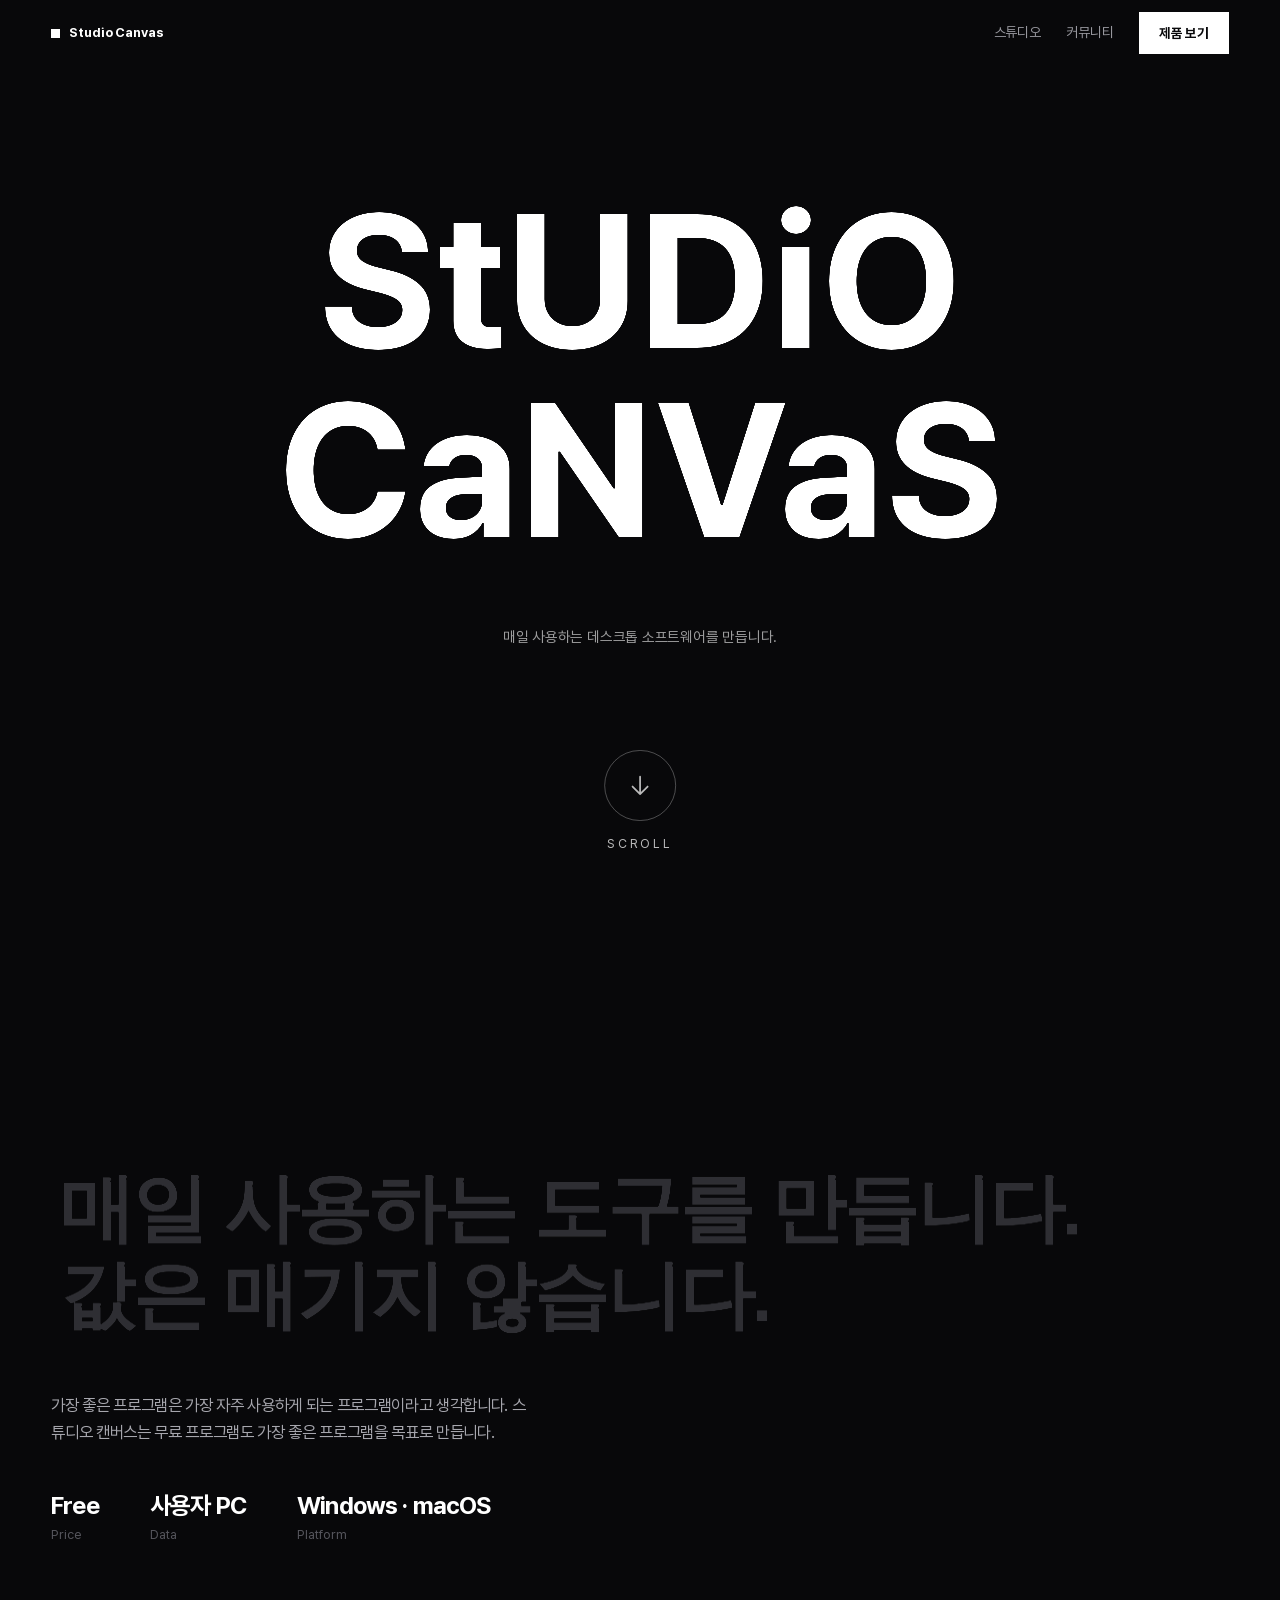
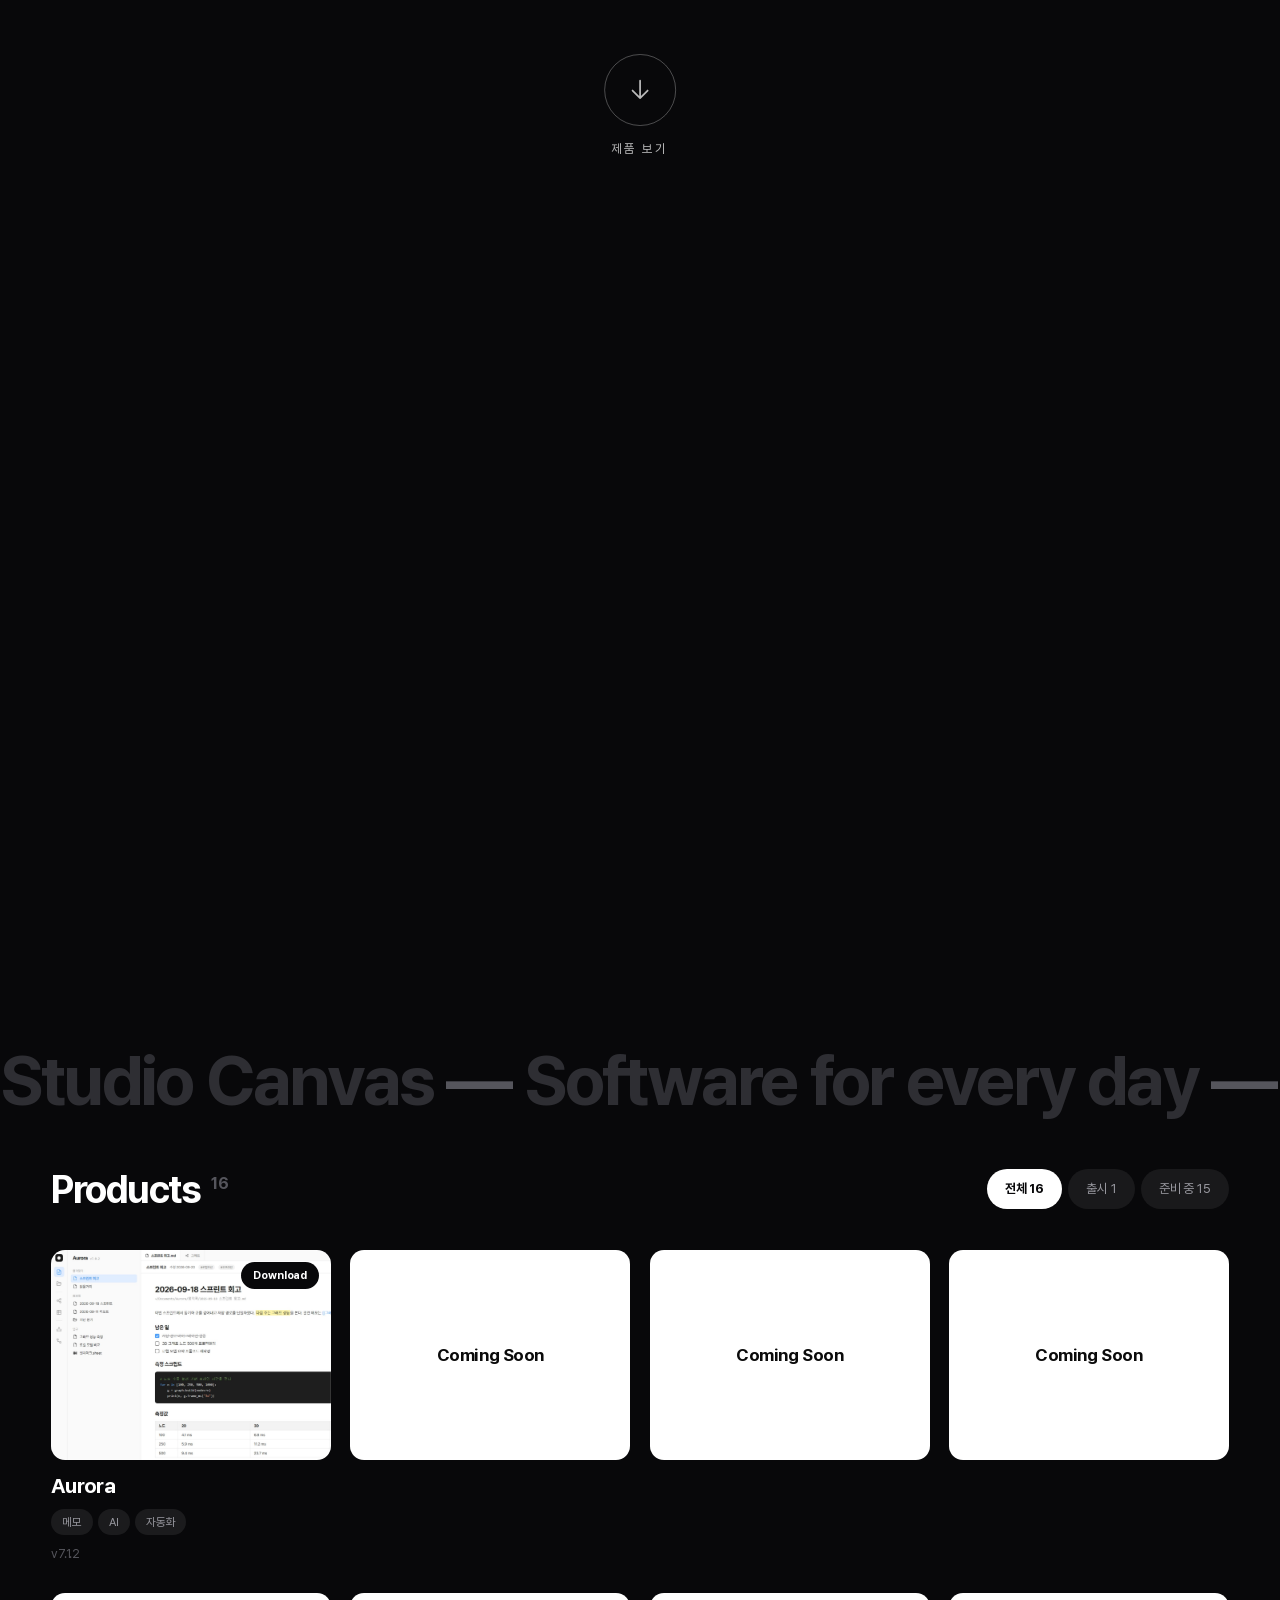
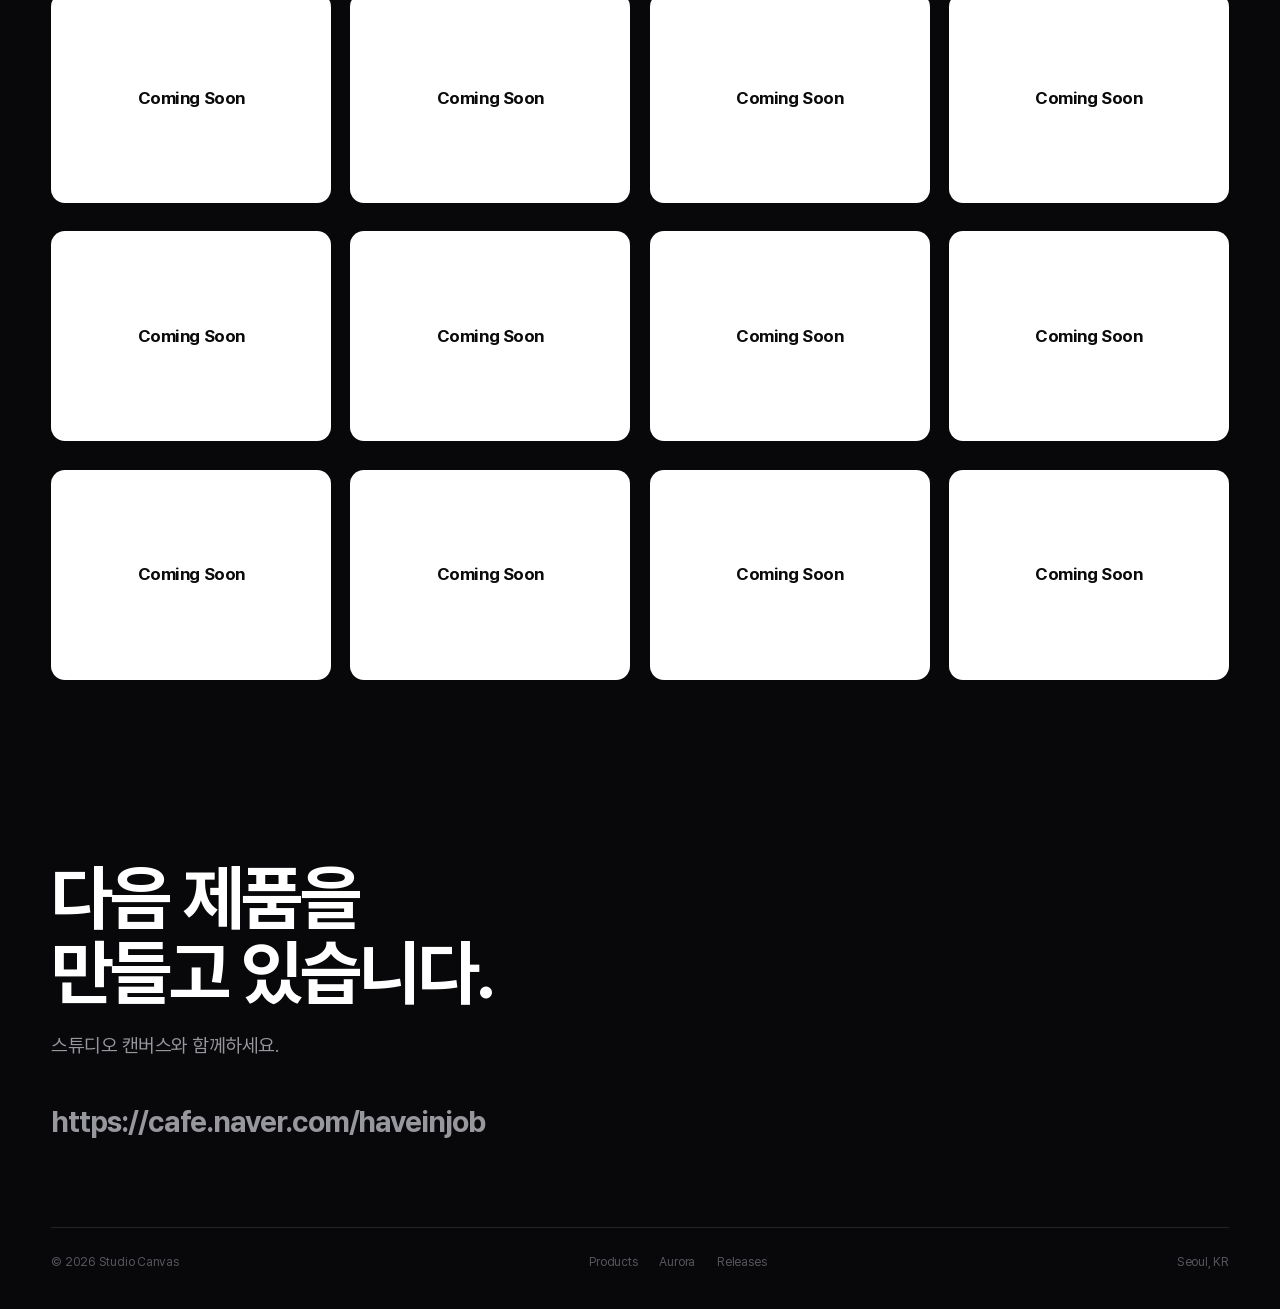
==== commit 14bfd7e8: "Aurora 7.1.2 다운로드로 갱신 - Windows: exe 직접 다운로드로 변경 (압축 해제 단계 제거) - macOS: Apple Silicon용 .dmg (Aurora-" ====
--- a/index.html
+++ b/index.html
@@ -135,7 +135,7 @@
         <div class="card-foot">
           <h3 class="card-name">Aurora</h3>
           <div class="card-tags"><span>메모</span><span>AI</span><span>자동화</span></div>
-          <span class="card-meta">v7.0.2</span>
+          <span class="card-meta">v7.1.2</span>
         </div>
       </a>
 
